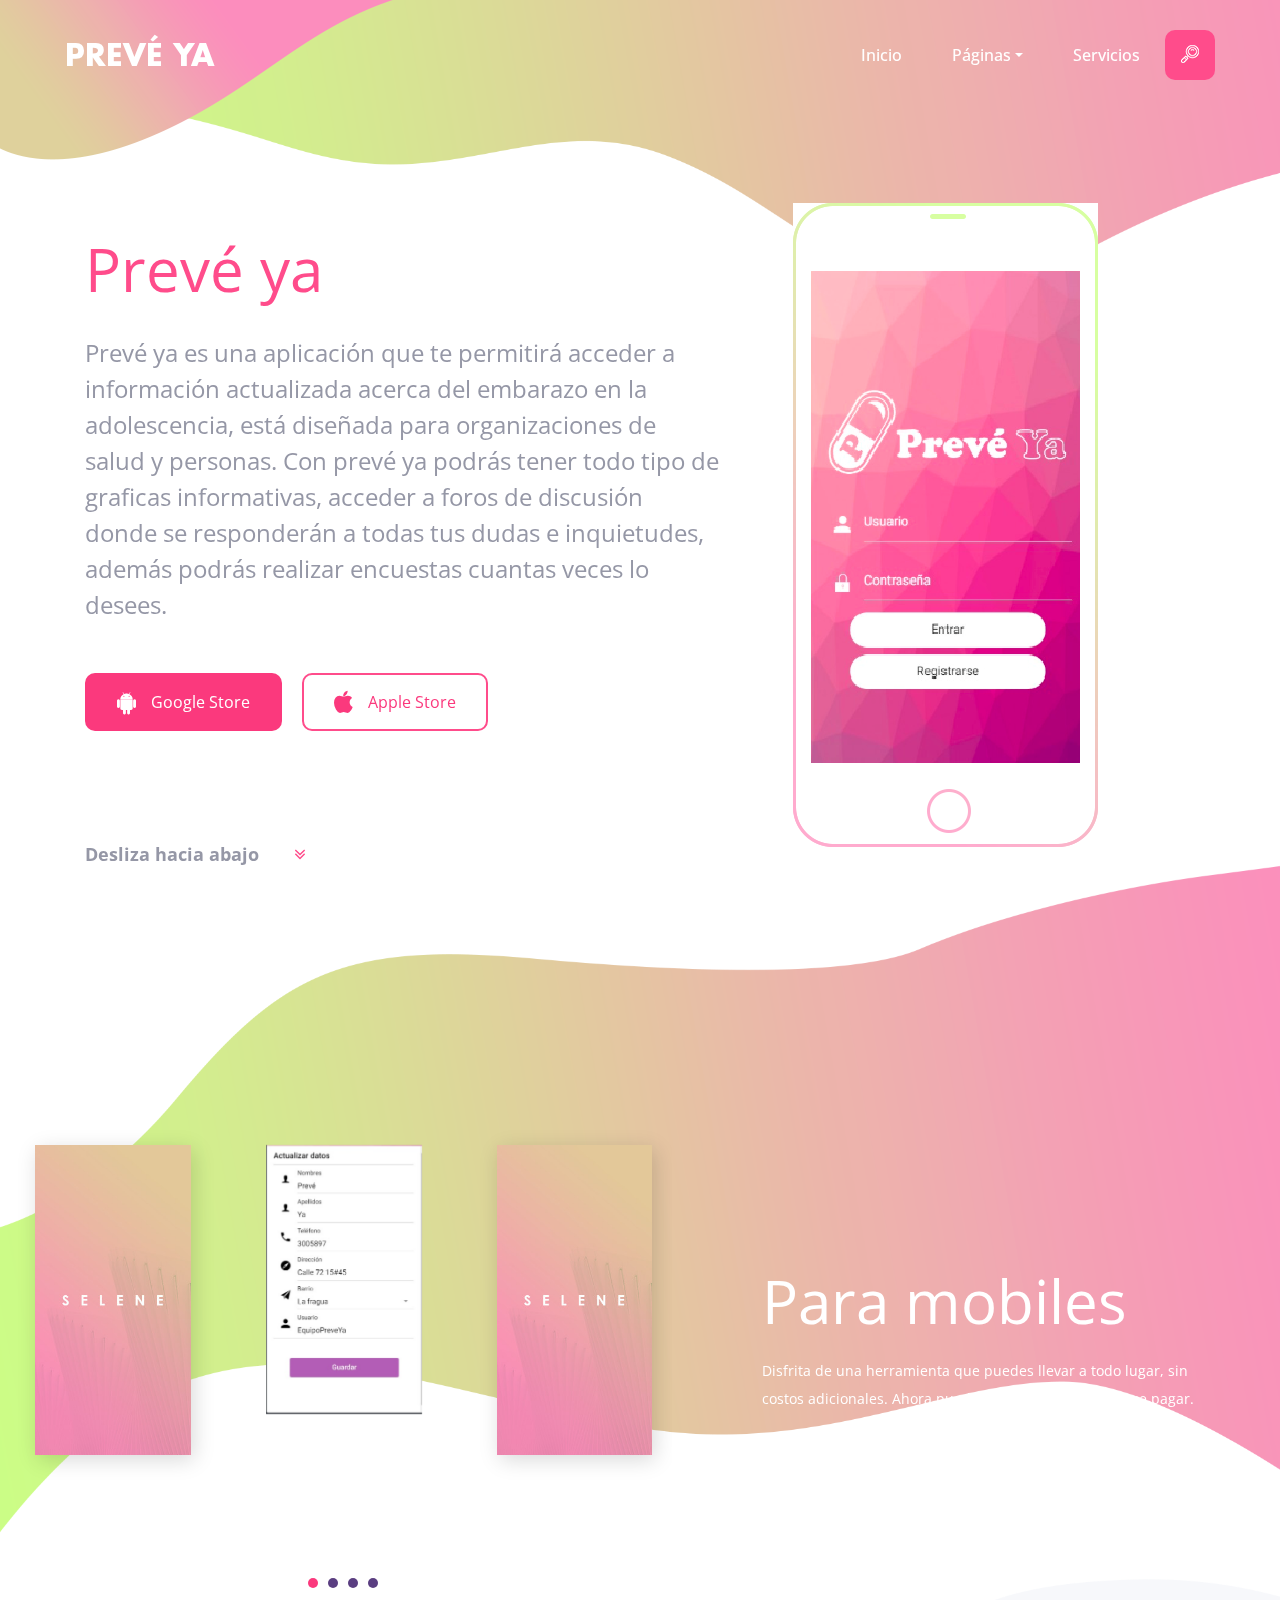
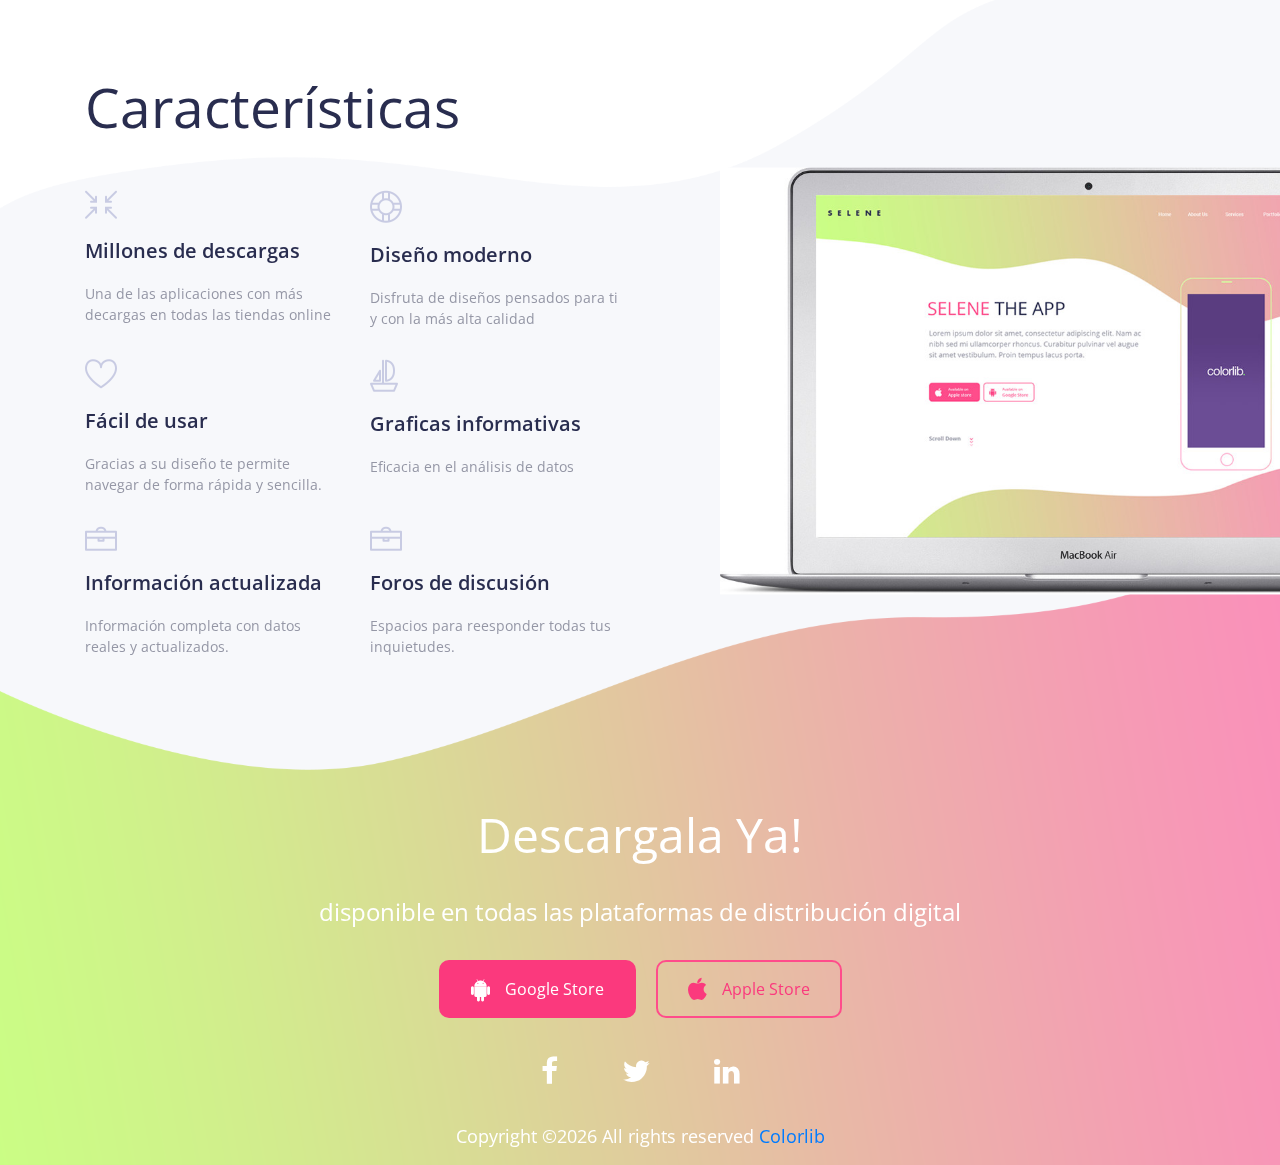
==== public/index.html @ 57da04ee "add rack server" ====
<!DOCTYPE html>
<html lang="en">

<head>
    <meta charset="UTF-8">
    <meta http-equiv="X-UA-Compatible" content="IE=edge">
    <meta name="viewport" content="width=device-width, initial-scale=1, shrink-to-fit=no">
    <!-- The above 4 meta tags *must* come first in the head; any other head content must come *after* these tags -->

    <!-- Title -->
    <title>Prevé ya</title>

    <!-- Favicon -->
    
    <link rel="icon" href="img/core-img/favicon.ico">

    <!-- Core Stylesheet -->
    <link href="css/style.css" rel="stylesheet">

    <!-- Responsive CSS -->
    <link href="css/responsive.css" rel="stylesheet">

</head>

<body>
    <!-- ***** Preloader Start ***** -->
    <div id="preloader">
        <div class="selene-preloader"></div>
    </div>

    <!-- ***** Header Area Start ***** -->
    <header class="header_area animated">
        <div class="container-fluid">
            <div class="row align-items-center">
                <!-- Menu Area Start -->
                <div class="col-12">
                    <div class="menu_area">
                        <nav class="navbar navbar-expand-lg navbar-light">
                            <!-- Logo -->
                            <a class="navbar-brand" href="#">Prevé ya</a>
                            <button class="navbar-toggler" type="button" data-toggle="collapse" data-target="#selene-navbar" aria-controls="selene-navbar" aria-expanded="false" aria-label="Toggle navigation"><span class="navbar-toggler-icon"></span></button>
                            <!-- Menu Area -->
                            <div class="collapse navbar-collapse" id="selene-navbar">
                                <ul class="navbar-nav ml-auto" id="nav">
                                    <li class="nav-item active"><a class="nav-link" href="index.html">Inicio</a></li>
                                    <li class="nav-item dropdown">
                                        <a class="nav-link dropdown-toggle" href="#" id="seleneDropdown" role="button" data-toggle="dropdown" aria-haspopup="true" aria-expanded="false">Páginas</a>
                                        <div class="dropdown-menu" aria-labelledby="seleneDropdown">
                                            <a class="dropdown-item" href="index.html">Inicio</a>
                                            <a class="dropdown-item" href="services.html">Servicios</a>
                                        </div>
                                    </li>
                                    <li class="nav-item"><a class="nav-link" href="services.html">Servicios</a></li>
                                </ul>
                                <!-- Search btn -->
                                <div class="search-button d-lg-none">
                                    <a href="#" class="search-btn"><img src="img/core-img/search-icon.png" alt="Search"></a>
                                </div>
                            </div>
                            <!-- Search btn -->
                            <div class="search-button d-none d-lg-block">
                                <a href="#" class="search-btn"><img src="img/core-img/search-icon.png" alt="Search"></a>
                            </div>
                        </nav>
                    </div>
                </div>
            </div>
        </div>
    </header>
    <!-- ***** Header Area End ***** -->

    <!-- ***** Search Form Area Start ***** -->
    <div class="search-form-area">
        <!-- Remove btn -->
        <div class="remove-btn">
            <i class="fa fa-times"></i>
        </div>
        <!-- Search Form -->
        <form action="#" method="post">
            <input type="search" name="search" id="search" placeholder="Type keywords &amp; hit enter">
            <button type="submit" class="d-none"><img src="img/core-img/search-icon.png" alt="Search"></button>
        </form>
    </div>
    <!-- ***** Search Form Area End ***** -->

    <!-- ***** Wellcome Area Start ***** -->
    <section class="welcome_area clearfix" id="home">

        <!-- Shape -->
        <div class="welcome-bg-shape">
            <img class="welcome-first-shape" src="img/core-img/welcome-bg-1.png" alt="">
            <img class="welcome-second-shape" src="img/core-img/welcome-bg-2.png" alt="">
        </div>

        <div class="container h-100">
            <div class="row h-100 align-items-center">
                <div class="col-12 col-md-7">
                    <div class="welcome-content">
                        <h2><span>Prevé ya</span></h2>
                        <h4>Prevé ya es una aplicación que te permitirá acceder a información actualizada acerca del embarazo en la adolescencia, está diseñada para organizaciones de salud y personas. Con prevé ya podrás tener todo tipo de graficas informativas, acceder a foros de discusión donde se responderán a todas tus dudas e inquietudes, además podrás realizar encuestas cuantas veces lo desees.</h4>
                    </div>
                    <div class="app-download-area">
                        <div class="app-download-btn active">
                            <!-- Google Store Btn -->
                            <a href="#"><i class="fa fa-android"></i><p class="mb-0"> Google Store</p></a>
                        </div>
                        <div class="app-download-btn">
                            <!-- Apple Store Btn -->
                            <a href="#"><i class="fa fa-apple"></i><p class="mb-0"> Apple Store</p></a>
                        </div>
                    </div>
                    <!-- Scroll btn -->
                    <div class="scroll-down-btn">
                        <a href="#about" class="scrollDown">Desliza hacia abajo <i class="fa fa-angle-double-down scroll-down" aria-hidden="true"></i></a>
                    </div>
                </div>
            </div>
        </div>

        <!-- Mobile Device imagen del logo -->
        <div class="welcome-mobile-device ">
            <img src="img/bg-img/login.png" alt="">
        </div>
    </section>
    <!-- ***** Wellcome Area End ***** -->

    <!-- ***** About App Area Start ***** -->
    <div class="about-app-area" id="about">

        <!-- Shape -->
        <div class="about-us-bg-shape">
            <img src="img/core-img/about-bg.png" alt="">
        </div>

        <div class="container-fluid">
            <div class="row align-items-center">
                <!-- About App Slider -->
                <div class="col-12 col-md-7">
                    <div class="about-apps-slider owl-carousel">
                        <!-- Single Slide -->
                        <div class="app-single-slide">
                            <img src="img/bg-img/update.PNG" alt="">
                        </div>
                        <!-- Single Slide -->
                        <div class="app-single-slide">
                            <img src="img/bg-img/slide-2.jpg" alt="">
                        </div>
                        <!-- Single Slide -->
                        <div class="app-single-slide">
                            <img src="img/bg-img/slide-3.jpg" alt="">
                        </div>
                        <!-- Single Slide -->
                        <div class="app-single-slide">
                            <img src="img/bg-img/slide-2.jpg" alt="">
                        </div>
                    </div>
                </div>
                <!-- About App Content -->
                <div class="col-12 col-md-5">
                    <div class="about-app-content">
                        <h2>Para mobiles</h2>
                        <p>Disfrita de una herramienta que puedes llevar a todo lugar, sin costos adicionales. Ahora puedes aprender sin tener que pagar.</p>
                    </div>
                </div>
            </div>
        </div>
    </div>
    <!-- ***** About App Area End ***** -->
    <!-- ***** App Feature Area Start ***** -->
    <section class="app-features-area">
        <div class="container">
            <div class="row">
                <div class="col-12 col-md-6">
                    <div class="app-features-content">
                        <h2>Características</h2>
                        <div class="row">
                            <!-- Single Feature Area -->
                            <div class="col-12 col-sm-6">
                                <div class="single-feature-area">
                                    <img src="img/bg-img/feature-1.png" alt="">
                                    <h5>Millones de descargas</h5>
                                    <p>Una de las aplicaciones con más decargas en todas las tiendas online</p>
                                </div>
                            </div>
                            <!-- Single Feature Area -->
                            <div class="col-12 col-sm-6">
                                <div class="single-feature-area">
                                    <img src="img/bg-img/feature-3.png" alt="">
                                    <h5>Diseño moderno</h5>
                                    <p>Disfruta de diseños pensados para ti y con la más alta calidad</p>
                                </div>
                            </div>
                            <!-- Single Feature Area -->
                            <div class="col-12 col-sm-6">
                                <div class="single-feature-area">
                                    <img src="img/bg-img/feature-2.png" alt="">
                                    <h5>Fácil de usar</h5>
                                    <p>Gracias a su diseño te permite navegar de forma rápida y sencilla.</p>
                                </div>
                            </div>
                            <!-- Single Feature Area -->
                            <div class="col-12 col-sm-6">
                                <div class="single-feature-area">
                                    <img src="img/bg-img/feature-5.png" alt="">
                                    <h5>Graficas informativas</h5>
                                    <p>Eficacia en el análisis de datos</p>
                                </div>
                            </div>
                            <!-- Single Feature Area -->
                            <div class="col-12 col-sm-6">
                                <div class="single-feature-area">
                                    <img src="img/bg-img/feature-4.png" alt="">
                                    <h5>Información actualizada</h5>
                                    <p>Información completa con datos reales y actualizados.</p>
                                </div>
                            </div>
                            <!-- Single Feature Area -->
                            <div class="col-12 col-sm-6">
                                <div class="single-feature-area">
                                    <img src="img/bg-img/feature-4.png" alt="">
                                    <h5>Foros de discusión</h5>
                                    <p>Espacios para reesponder todas tus inquietudes.</p>
                                </div>
                            </div>
                        </div>
                    </div>
                </div>
            </div>
        </div>
        
        <!-- App Feature Thumb imagen login de app -->
        <div class="app-feature-side-thumb">
            <img src="img/bg-img/feature-side.jpg" alt="">
        </div>
    </section>
    <!-- ***** App Feature Area End ***** -->
    <br>
    <!-- ***** Footer Area Start ***** -->
    <footer class="footer-area text-center clearfix">
        <!-- Shape 1 -->
        <div class="footer-bg-shape">
            <img src="img/core-img/footer-bg.png" alt="Footer Shape">
        </div>
        <!-- Shape 2 -->
        <div class="footer-bg-shape-2">
            <img src="img/core-img/price-table.png" alt="">
        </div>

        <div class="container h-100">
            <div class="row h-100 justify-content-center">
                <div class="col-12 col-md-8">
                    <div class="footer-content">
                        <h2>Descargala Ya!</h2>
                        <h4>disponible en todas las plataformas de distribución digital</h4>
                    </div>
                    <div class="app-download-area">
                        <div class="app-download-btn active">
                            <!-- Google Store Btn -->
                            <a href="#"><i class="fa fa-android"></i><p class="mb-0"> Google Store</p></a>
                        </div>
                        <div class="app-download-btn">
                            <!-- Apple Store Btn -->
                            <a href="#"><i class="fa fa-apple"></i><p class="mb-0"> Apple Store</p></a>
                        </div>
                    </div>
                    <div class="footer-social-info">
                        <a href="#"><i class="fa fa-facebook" aria-hidden="true"></i></a>
                        <a href="#"><i class="fa fa-twitter" aria-hidden="true"></i></a>
                        <a href="#"><i class="fa fa-linkedin" aria-hidden="true"></i></a>
                    </div>
                    <!-- Foooter Text-->
                    <div class="copyright-text">
                        <p><!-- Link back to Colorlib can't be removed. Template is licensed under CC BY 3.0. -->
Copyright &copy;<script>document.write(new Date().getFullYear());</script> All rights reserved <a href="https://colorlib.com" target="_blank">Colorlib</a>
<!-- Link back to Colorlib can't be removed. Template is licensed under CC BY 3.0. --></p>
                    </div>
                </div>
            </div>
        </div>
    </footer>
    <!-- ***** Footer Area End ***** -->

    <!-- jQuery-2.2.4 js -->
    <script src="js/jquery-2.2.4.min.js"></script>
    <!-- Popper js -->
    <script src="js/popper.min.js"></script>
    <!-- Bootstrap js -->
    <script src="js/bootstrap.min.js"></script>
    <!-- All Plugins js -->
    <script src="js/plugins.js"></script>
    <!-- Active js -->
    <script src="js/active.js"></script>
</body>

</html>
---- public/css/style.css ----
/* --------------------------
[Master Stylesheet]
-------------------------- */

/* --------------------------
:: Template Name: Selene - App Landing Page 
:: Template Author: Colorlib
:: Template Author URI: https://colorlib.com/
:: Description: Selene is a One Page based App Landing Template. It's very clean, creative & beautiful. It's super responsive & ultra light.
:: Tags: Colorlib, App Landing, Apps, Responsive App Landing, Bootstrap 4, Free Theme, Free HTML Template, HTML5 Template etc.
:: Version: v1.0
:: Created: 12/01/2017
-------------------------- */

@import url('https://fonts.googleapis.com/css?family=Caudex:400,400i,700,700i|Open+Sans:300,300i,400,400i,600,600i,700,700i');
@import 'bootstrap.min.css';
@import 'animate.css';
@import 'magnific-popup.css';
@import 'owl.carousel.min.css';
@import 'font-awesome.min.css';

/* This stylesheet generated by Transfonter (https://transfonter.org) on November 20, 2017 12:47 PM */

@font-face {
    font-family: 'Century Gothic';
    src: url('../fonts/CenturyGothic-Bold.eot');
    src: url('../fonts/CenturyGothic-Bold.eot?#iefix') format('embedded-opentype'),
    url('../fonts/CenturyGothic-Bold.woff') format('woff'),
    url('../fonts/CenturyGothic-Bold.ttf') format('truetype');
    font-weight: bold;
    font-style: normal;
}

@font-face {
    font-family: 'Futura LT';
    src: url('../fonts/FuturaLT-Bold.eot');
    src: url('../fonts/FuturaLT-Bold.eot?#iefix') format('embedded-opentype'),
    url('../fonts/FuturaLT-Bold.woff') format('woff'),
    url('../fonts/FuturaLT-Bold.ttf') format('truetype');
    font-weight: bold;
    font-style: normal;
}

/* --------------------------
:: 1.0 Base CSS Start
-------------------------- */

* {
    margin: 0;
    padding: 0;
}

body {
    font-family: 'Open Sans', sans-serif;
    background-color: #fff;
}

h1,
h2,
h3,
h4,
h5,
h6 {
    font-family: 'Open Sans', sans-serif;
    font-weight: 400;
    color: #292d4f;
    line-height: 1.2;
}

.section_padding_100 {
    padding-top: 100px;
    padding-bottom: 100px;
}

.section_padding_100_50 {
    padding-top: 100px;
    padding-bottom: 50px;
}

.section_padding_100_70 {
    padding-top: 100px;
    padding-bottom: 70px;
}

.section_padding_50 {
    padding-top: 50px;
    padding-bottom: 50px;
}

.section_padding_50_20 {
    padding-top: 50px;
    padding-bottom: 20px;
}

.section_padding_150 {
    padding-top: 150px;
    padding-bottom: 150px;
}

.section_padding_200 {
    padding-top: 200px;
    padding-bottom: 200px;
}

.section_padding_0_100 {
    padding-top: 0;
    padding-bottom: 100px;
}

.section_padding_70 {
    padding-top: 70px;
    padding-bottom: 70px;
}

.section_padding_0_50 {
    padding-top: 0;
    padding-bottom: 50px;
}

img {
    max-width: 100%;
    max-height: 100%;
}

.mt-15 {
    margin-top: 15px;
}

.mt-30 {
    margin-top: 30px;
}

.mt-40 {
    margin-top: 40px;
}

.mt-50 {
    margin-top: 50px;
}

.mt-100 {
    margin-top: 100px;
}

.mt-150 {
    margin-top: 150px;
}

.mr-15 {
    margin-right: 15px;
}

.mr-30 {
    margin-right: 30px;
}

.mr-50 {
    margin-right: 50px;
}

.mr-100 {
    margin-right: 100px;
}

.mb-15 {
    margin-bottom: 15px;
}

.mb-30 {
    margin-bottom: 30px;
}

.mb-50 {
    margin-bottom: 50px;
}

.mb-100 {
    margin-bottom: 100px;
}

.ml-15 {
    margin-left: 15px;
}

.ml-30 {
    margin-left: 30px;
}

.ml-50 {
    margin-left: 50px;
}

.ml-100 {
    margin-left: 100px;
}

ul,
ol {
    margin: 0;
    padding: 0;
}

#scrollUp {
    bottom: 30px;
    font-size: 24px;
    right: 30px;
    width: 40px;
    background: #fb397d;
    background: -webkit-linear-gradient(to right, #ccfa87, #fb397d);
    background: -webkit-linear-gradient(left, #ccfa87, #fb397d);
    background: linear-gradient(to right, #ccfa87, #fb397d);
    color: #fff;
    text-align: center;
    height: 40px;
    line-height: 38px;
    border-radius: 10px;
    box-shadow: 2px 5px 5px rgba(0, 0, 0, 0.15);
}

a,
a:hover,
a:focus,
a:active {
    text-decoration: none;
    -webkit-transition-duration: 500ms;
    transition-duration: 500ms;
}

li {
    list-style: none;
}

p {
    font-family: 'Open Sans', sans-serif;
    color: #9597a6;
    font-size: 14px;
    font-weight: 400;
    margin-top: 0;
}

.heading-text > p {
    font-size: 16px;
}

.section-heading > h2 {
    font-weight: 300;
    color: #5b32b4;
    font-size: 48px;
    margin: 0;
}

.section-heading {
    margin-bottom: 60px;
}

.line-shape-white,
.line-shape {
    width: 80px;
    height: 2px;
    background-color: #fb397d;
    margin-top: 15px;
}

.line-shape {
    margin-left: calc(50% - 40px);
}

.selene-table {
    display: table;
    height: 100%;
    left: 0;
    position: relative;
    top: 0;
    width: 100%;
    z-index: 2;
}

.selene-table-cell {
    display: table-cell;
    vertical-align: middle;
}

#preloader {
    overflow: hidden;
    background: #fb397d;
    background: -webkit-linear-gradient(to right, #ccfa87, #fb397d);
    background: -webkit-linear-gradient(left, #ccfa87, #fb397d);
    background: linear-gradient(to right, #ccfa87, #fb397d);
    height: 100%;
    left: 0;
    position: fixed;
    top: 0;
    width: 100%;
    z-index: 999999;
}

.selene-preloader {
    -webkit-animation: 1500ms linear 0s normal none infinite running selene-preloader;
    animation: 1500ms linear 0s normal none infinite running selene-preloader;
    background: transparent none repeat scroll 0 0;
    border-color: #dddddd #dddddd #fb397d;
    border-radius: 50%;
    border-style: solid;
    border-width: 5px;
    height: 60px;
    left: calc(50% - 30px);
    position: relative;
    top: calc(50% - 30px);
    width: 60px;
    z-index: 9;
}

@-webkit-keyframes selene-preloader {
    0% {
        -webkit-transform: rotate(0deg);
        transform: rotate(0deg);
    }
    100% {
        -webkit-transform: rotate(360deg);
        transform: rotate(360deg);
    }
}

@keyframes selene-preloader {
    0% {
        -webkit-transform: rotate(0deg);
        transform: rotate(0deg);
    }
    100% {
        -webkit-transform: rotate(360deg);
        transform: rotate(360deg);
    }
}

/* --------------------------
:: 2.0 Header Area CSS
-------------------------- */

.header_area {
    left: 0;
    position: absolute;
    width: 100%;
    z-index: 999;
    top: 0;
    padding: 0 50px;
    height: 110px;
}

.menu_area .navbar-brand {
    font-size: 30px;
    color: #fff;
    margin: 0;
    line-height: 1;
    padding: 0;
    text-transform: uppercase;
    font-family: 'Futura LT';
}

.menu_area .navbar-brand:hover,
.menu_area .navbar-brand:focus {
    color: #fff;
}

.menu_area {
    position: relative;
    z-index: 2;
}

.header_area .navbar {
    padding: 0;
    height: 110px;
}

.menu_area #nav .nav-link {
    color: #fff;
    display: block;
    font-size: 16px;
    font-weight: 500;
    border-radius: 30px;
    -webkit-transition-duration: 500ms;
    transition-duration: 500ms;
    padding: 35px 25px;
}

.menu_area #nav .nav-link:hover {
    color: #5a3e81;
}

.menu_area .dropdown-item {
    font-size: 14px;
}

/* Search Form CSS */

.search-button a {
    text-align: center;
    width: 50px;
    height: 50px;
    background-color: #ff4c8b;
    border-radius: 10px;
    display: block;
    margin-left: auto;
    line-height: 45px;
}

.search-button a:hover {
    background-color: #5a3e81;
}


.search-form-area {
    width: 100%;
    height: 100%;
    position: fixed;
    z-index: -1;
    background-color: rgba(90, 62, 129, 0.95);
    display: -webkit-box;
    display: -ms-flexbox;
    display: flex;
    -webkit-box-align: center;
    -ms-flex-align: center;
    align-items: center;
    -webkit-box-pack: center;
    -ms-flex-pack: center;
    justify-content: center;
    -webkit-box-orient: vertical;
    -webkit-box-direction: normal;
    -ms-flex-direction: column;
    flex-direction: column;
    opacity: 0;
    -ms-filter: "progid:DXImageTransform.Microsoft.Alpha(Opacity=0)";
}

.search-form-area.search-form-open {
    opacity: 0.95;
    -ms-filter: "progid:DXImageTransform.Microsoft.Alpha(Opacity=95)";
    z-index: 99999999;
}

.search-form-area #search {
    width: 600px;
    height: 55px;
    margin-top: 50px;
    border-radius: 10px;
    border: none;
    padding: 0 30px;
    color: #555;
    font-size: 14px;
}

.search-form-area .remove-btn > i {
    width: 50px;
    height: 50px;
    border: 2px solid rgba(255, 255, 255, 0.5);
    text-align: center;
    line-height: 46px;
    color: rgba(255, 255, 255, 0.5);
    border-radius: 50%;
    font-size: 20px;
    cursor: pointer;
    -webkit-transition-duration: 500ms;
    transition-duration: 500ms;
}

.search-form-area .remove-btn > i:hover {
    border: 2px solid #fff;
    color: #fff;
}

/* stcicky css */

.header_area.sticky {
    background-color: #ff4c8b;
    box-shadow: 0 6px 20px rgba(0, 0, 0, 0.15);
    height: 70px;
    position: fixed;
    top: 0;
    z-index: 999;
}

.header_area.sticky .menu_area .navbar-brand {
    font-size: 30px;
}

.header_area.sticky .menu_area #nav .nav-link {
    padding: 23px 25px;
}

.header_area.sticky .navbar {
    padding: 0;
    height: 70px;
}

.header_area.sticky .search-button a {
    background-color: #5a3e81;
}

/* --------------------------
:: 3.0 Welcome Area CSS
-------------------------- */

.welcome_area {
    position: relative;
    z-index: 2;
    height: 1100px;
}

.welcome-bg-shape .welcome-first-shape {
    left: 0;
    top: 0;
    width: 100%;
    position: absolute;
    z-index: -2;
}

.welcome-bg-shape .welcome-second-shape {
    left: 0;
    top: 0;
    position: absolute;
    z-index: -1;
}

.welcome-content h2 {
    font-size: 60px;
    margin-bottom: 30px;
}

.welcome-content h2 span {
    color: #ff4c8b;
}

.welcome-content h4 {
    color: #9597a6;
    line-height: 1.5;
    margin-bottom: 30px;
}

.welcome-mobile-device {
    position: absolute;
    bottom: 23%;
    right: 1px;
    z-index: 9;
    width: 38%;
    display: -webkit-box;
    display: -ms-flexbox;
    display: flex;
}

.welcome-mobile-device img:first-child {
    margin-right: 30px;
}

.scroll-down-btn a {
    margin-top: 110px;
    display: block;
    color: #9597a6;
    font-size: 18px;
    font-weight: 700;
}

.scroll-down-btn a:hover {
    color: #5a3e81;
}

.scroll-down-btn a i {
    margin-left: 30px;
    color: #ff4c8b;
}

.app-download-area {
    display: -moz-flex;
    display: -ms-flex;
    display: -o-flex;
    display: -webkit-box;
    display: -ms-flexbox;
    display: flex;
    -ms-flex-preferred-size: 1;
    flex-basis: 1;
    margin-top: 50px;
}

.app-download-btn a {
    border: 2px solid #ff4c8b;
    display: -webkit-box;
    display: -ms-flexbox;
    display: flex;
    -webkit-box-align: center;
    -ms-flex-align: center;
    align-items: center;
    padding: 15px 30px;
    border-radius: 10px;
    -webkit-box-pack: center;
    -ms-flex-pack: center;
    justify-content: center;
}

.app-download-btn a:focus,
.app-download-btn.active a,
.app-download-btn a:hover {
    border-color: transparent;
    background-color: #fb397d;
}

.app-download-btn a i {
    color: #fb397d;
    font-size: 24px;
    margin-right: 15px;
    -webkit-transition-duration: 500ms;
    transition-duration: 500ms;
}

.app-download-btn a p {
    font-size: 16px;
    line-height: 1;
    -webkit-transition-duration: 500ms;
    transition-duration: 500ms;
    color: #fb397d;
}

.app-download-btn a p span {
    font-size: 12px;
    display: block;
}

.app-download-btn:first-child {
    margin-right: 20px;
}

.app-download-btn a:focus i,
.app-download-btn a:hover i,
.app-download-btn.active a i,
.app-download-btn.active a p,
.app-download-btn a:focus p,
.app-download-btn a:hover p {
    color: #fff;
}

/* --------------------
:: 4.0 About App Area
-------------------- */

.about-app-area {
    position: relative;
    z-index: 1;
}

.about-us-bg-shape {
    position: absolute;
    width: 100%;
    top: -50%;
    left: 0;
}

.about-app-content h2 {
    font-size: 60px;
    color: #fff;
    margin-bottom: 20px;
}

.about-app-content p {
    color: #fff;
    line-height: 2
}

.app-feature-icon {
    margin-top: 80px;
}

.single-app-feature-icon {
    width: 100px;
    height: 100px;
    background-color: #fff;
    border-radius: 10px;
    margin-right: 20px;
    box-shadow: 5px 30px 50px rgba(0, 0, 0, 0.2);
}

.about-apps-slider {
    padding-right: 60px;
}

.app-single-slide {
    box-shadow: 3px 5px 20px rgba(0, 0, 0, 0.15);
    margin: 45px 20px 65px;
}

.center .app-single-slide {
    box-shadow: none;
}

.about-apps-slider .center .app-single-slide {
    position: relative;
    z-index: 1;
}

.about-app-content {
    padding-right: 12%;
}

.about-apps-slider .center .app-single-slide:after {
    background-image: url(img/core-img/slide-device.png);
    content: '';
    top: -45px;
    left: -50px;
    z-index: 9;
    position: absolute;
    width: calc(100% + 100px);
    height: calc(100% + 110px);
    background-repeat: no-repeat;
    background-position: center center;
    background-size: contain;
}

.about-apps-slider .owl-dots {
    margin-top: 50px;
    text-align: center;
}

.about-apps-slider .owl-dot {
    width: 10px;
    height: 10px;
    background-color: #5a3e81;
    display: inline-block;
    margin: 0 5px;
    border-radius: 50%;
}

.about-apps-slider .owl-dot.active {
    background-color: #fb397d;
}


/* --------------------
:: 5.0 App FAQ Area
-------------------- */

.app-faq-area {
    padding-top: 80px;
}

.panel {
    background-color: #fff;
    border: 0 solid transparent;
    border-radius: 4px;
    box-shadow: 0 0 0 transparent;
    margin-bottom: 15px;
}

.single-accordion:last-of-type {
    margin-bottom: 0px;
}

.single-accordion h6 a {
    background-color: #ff4c8b;
    border-radius: 0;
    color: #fff;
    display: block;
    margin: 0;
    padding: 15px 15px 15px 60px;
    position: relative;
    font-size: 14px;
    text-transform: capitalize;
}

.single-accordion h6 a.collapsed {
    background-color: #f7f8fb;
    color: #292d4f;
}

.single-accordion h6 a span {
    font-size: 10px;
    position: absolute;
    left: 20px;
    text-align: center;
    top: 17px;
}

.single-accordion h6 a.collapsed span.accor-close {
    opacity: 0;
    -ms-filter: "progid:DXImageTransform.Microsoft.Alpha(Opacity=0)";
    filter: alpha(opacity=0);
}

span.accor-open {
    opacity: 0;
    -ms-filter: "progid:DXImageTransform.Microsoft.Alpha(Opacity=0)";
    filter: alpha(opacity=0);
}

.single-accordion h6 a.collapsed span.accor-open {
    opacity: 1;
    -ms-filter: "progid:DXImageTransform.Microsoft.Alpha(Opacity=100)";
    filter: alpha(opacity=100);
}

.single-accordion h6 {
    margin-bottom: 0;
    text-transform: uppercase;
}

.single-accordion .accordion-content {
    border-top: 0 solid transparent;
    box-shadow: none;
}

.single-accordion .accordion-content p {
    padding: 10px 15px 0;
    margin-bottom: 10px;
}

.app-faq-content h2 {
    font-size: 60px;
    margin-bottom: 40px;
}

.app-faq-content p {
    font-size: 14px;
    margin-bottom: 80px;
    line-height: 2
}

.app-faq-area {
    position: relative;
    z-index: 1;
}

.app-users-map-area {
    width: calc(50% - 30px);
    position: absolute;
    top: 100px;
    right: 0;
    z-index: 2;
}

.single-map-pin {
    width: 30px;
    height: 30px;
    background-color: #ff4c8b;
    border-radius: 50%;
    position: absolute;
    z-index: 5;
    outline: none;
}

.single-map-pin:before {
    content: '';
    position: absolute;
    width: 100%;
    height: 100%;
    border-radius: 50%;
    top: 0;
    left: 0;
}

.single-map-pin:before {
    -webkit-animation: map-sonar-effect 1s ease-in-out 0s infinite;
    animation: map-sonar-effect 1s ease-in-out 0s infinite;
}

.scroll-down {
    position: relative;
    display: inline-block;
    -webkit-animation: fade-down 2s infinite;
    animation: fade-down 2s infinite;
}

@-webkit-keyframes map-sonar-effect {
    0% {
        opacity: 0.3;
        -ms-filter: "progid:DXImageTransform.Microsoft.Alpha(Opacity=30)";
        box-shadow: 0 0 0 5px #ff4c8b, 0 0 10px 10px #ff4c8b, 0 0 0 10px #ff4c8b;
    }
    40% {
        opacity: 0.5;
        -ms-filter: "progid:DXImageTransform.Microsoft.Alpha(Opacity=50)";
        box-shadow: 0 0 0 5px #ff4c8b, 0 0 10px 10px #ff4c8b, 0 0 0 10px #ff4c8b;
    }
    100% {
        box-shadow: 0 0 0 5px #ff4c8b, 0 0 10px 10px #ff4c8b, 0 0 0 10px #ff4c8b;
        -webkit-transform: scale(1.2);
        transform: scale(1.2);
        opacity: 0;
        -ms-filter: "progid:DXImageTransform.Microsoft.Alpha(Opacity=0)";
    }
}

@keyframes map-sonar-effect {
    0% {
        opacity: 0.3;
        -ms-filter: "progid:DXImageTransform.Microsoft.Alpha(Opacity=30)";
        box-shadow: 0 0 0 5px #ff4c8b, 0 0 10px 10px #ff4c8b, 0 0 0 10px #ff4c8b;
    }
    40% {
        opacity: 0.5;
        -ms-filter: "progid:DXImageTransform.Microsoft.Alpha(Opacity=50)";
        box-shadow: 0 0 0 5px #ff4c8b, 0 0 10px 10px #ff4c8b, 0 0 0 10px #ff4c8b;
    }
    100% {
        box-shadow: 0 0 0 5px #ff4c8b, 0 0 10px 10px #ff4c8b, 0 0 0 10px #ff4c8b;
        -webkit-transform: scale(1.2);
        transform: scale(1.2);
        opacity: 0;
        -ms-filter: "progid:DXImageTransform.Microsoft.Alpha(Opacity=0)";
    }
}

@-webkit-keyframes fade-down {
    0% {
        opacity: 1;
        -ms-filter: "progid:DXImageTransform.Microsoft.Alpha(Opacity=100)";
        -webkit-transform: translateY(-20px);
        transform: translateY(-20px);
    }
    50% {
        opacity: 0.8;
        -ms-filter: "progid:DXImageTransform.Microsoft.Alpha(Opacity=80)";
        -webkit-transform: translateY(15px);
        transform: translateY(15px);
    }
    100% {
        opacity: 0;
        -ms-filter: "progid:DXImageTransform.Microsoft.Alpha(Opacity=0)";
        -webkit-transform: translateY(20px);
        transform: translateY(20px);
    }
}

@keyframes fade-down {
    0% {
        opacity: 1;
        -ms-filter: "progid:DXImageTransform.Microsoft.Alpha(Opacity=100)";
        -webkit-transform: translateY(-20px);
        transform: translateY(-20px);
    }
    50% {
        opacity: 0.8;
        -ms-filter: "progid:DXImageTransform.Microsoft.Alpha(Opacity=80)";
        -webkit-transform: translateY(15px);
        transform: translateY(15px);
    }
    100% {
        opacity: 0;
        -ms-filter: "progid:DXImageTransform.Microsoft.Alpha(Opacity=0)";
        -webkit-transform: translateY(20px);
        transform: translateY(20px);
    }
}

.single-map-pin:first-child {
    top: 48%;
    left: 15%;
}

.single-map-pin:nth-child(2) {
    top: 48%;
    left: 50%;
}

.single-map-pin:nth-child(3) {
    top: 25%;
    left: 70%;
}

.single-map-pin:last-child {
    top: 80%;
    left: 80%;
}

/* --------------------------
:: 6.0 Cool Facts Area CSS
-------------------------- */

.cool_facts_area {
    position: relative;
    z-index: 1;
}

.cool-facts-bg-shape {
    position: relative;
    z-index: 2;
}

.coolfacts-content {
    position: absolute;
    z-index: 9;
    width: 100%;
    top: 50%;
    -webkit-transform: translateY(-50%);
    transform: translateY(-50%);
}

.counter-area > h3 {
    color: #ffffff;
    font-size: 60px;
    margin-bottom: 0;
    line-height: 1;
    font-weight: 600;
}

.cool-facts-content > p {
    font-size: 18px;
    color: #ffffff;
    margin-bottom: 0;
    font-weight: 600;
}

/* --------------------------
:: 7.0 App Feature Area CSS
-------------------------- */

.app-features-area {
    padding: 80px 0;
    position: relative;
    z-index: 12;
    overflow-x: hidden;
}

.app-features-content h2 {
    font-size: 55px;
    margin-bottom: 50px;
}

.single-feature-area {
    margin-bottom: 30px;
}

.single-feature-area h5 {
    margin: 20px 0;
    font-weight: 600;
    -webkit-transition-duration: 500ms;
    transition-duration: 500ms;
}

.single-feature-area:hover h5 {
    color: #ff4c8b;
}

.single-feature-area p {
    margin-bottom: 0;
}

.app-feature-side-thumb {
    width: calc(50% - 30px);
    position: absolute;
    top: 50%;
    right: -50px;
    z-index: 2;
    -webkit-transform: translateY(-50%);
    transform: translateY(-50%);
}


/* --------------------------
:: 8.0 Pricing Plan Area CSS
-------------------------- */

.pricing-plan-area {
    position: relative;
    z-index: 9;
    padding: 150px 0;
    overflow-x: hidden;
}

.single-price-plan {
    background: #ffffff;
    border-top: 5px solid #ff4c8b;
    margin-bottom: 30px;
    padding: 50px 0 70px;
    box-shadow: 10px 30px 50px rgba(0, 0, 0, 0.15);
}

.single-price-plan .package-head {
    margin-bottom: 75px;
}

.single-price-plan .package-head .sub-title {
    color: #ff4c8b;
    font-weight: 600;
    text-transform: uppercase;
    margin-bottom: 25px;
}

.single-price-plan .package-head h4 {
    color: #292d4f;
    font-size: 48px;
    font-weight: 600;
    margin-bottom: 25px;
}

.single-price-plan .package-head .plan-period {
    font-weight: 600;
    color: #9597a6;
    font-style: italic;
}

.single-price-plan .package-description > p {
    margin-bottom: 0;
    line-height: 1;
    padding: 15px 0;
    font-weight: 600;
    color: #9597a6;
}

.single-price-plan .package-info > a {
    width: 25px;
    height: 25px;
    background-color: #ffc016;
    color: #fff;
    font-size: 14px;
    line-height: 25px;
    margin-top: 25px;
    margin-bottom: 40px;
    border-radius: 50%;
    display: inline-block;
}

.single-price-plan .plan-button > a,
.aboutUs-btn > a {
    background-color: #ff4c8b;
    color: #ffffff;
    font-size: 13px;
    font-weight: 700;
    display: inline-block;
    -webkit-transition-duration: 500ms;
    transition-duration: 500ms;
    width: 140px;
    height: 55px;
    border-radius: 10px;
    line-height: 55px;
    text-transform: uppercase;
}

.single-price-plan.active .plan-button > a {
    background-color: #fff;
    color: #ff4c8b;
}

.single-price-plan .plan-button > a:hover,
.aboutUs-btn > a:hover,
.single-price-plan .plan-button > a:focus,
.aboutUs-btn > a:focus {
    background-color: #292d4f;
    color: #ffffff;
}

.single-price-plan.active {
    -webkit-transform: scale(1.1);
    transform: scale(1.1);
    z-index: 99;
    border-top: none;
    background: #fa91b9;
    background: -webkit-linear-gradient(to top, #ccfa87, #fa91b9);
    background: -webkit-linear-gradient(bottom, #ccfa87, #fa91b9);
    background: linear-gradient(to top, #ccfa87, #fa91b9);
}

.single-price-plan.active .package-head .sub-title,
.single-price-plan.active .package-head h4,
.single-price-plan.active .package-head span,
.single-price-plan.active .package-head .plan-period,
.single-price-plan.active .package-description > p {
    color: #fff;
}

/* --------------------------
:: 9.0 Footer Area CSS
-------------------------- */

.footer-area {
    position: relative;
    z-index: 7;
    padding: 15px 0;
}

.footer-bg-shape {
    position: absolute;
    z-index: -1;
    bottom: 0;
    left: 0;
    width: 100%;
}

.footer-bg-shape-2 {
    position: absolute;
    z-index: -10;
    width: 100%;
    bottom: 45%;
}

.footer-social-info {
    margin: 30px 0;
}

.footer-social-info a {
    color: #fff;
    font-size: 30px;
    margin: 0 30px;
    display: inline-block;
}

.footer-social-info a:hover {
    color: #2c3e50;
}

.footer-content h2 {
    color: #fff;
    font-size: 60px;
    margin-bottom: 0;
}

.footer-content h4 {
    color: #fff;
    margin: 30px 0;
    line-height: 1.5;
}

.footer-area .app-download-area {
    -webkit-box-pack: center;
    -ms-flex-pack: center;
    justify-content: center;
    margin-top: 0;
}

.copyright-text > p {
    margin-bottom: 0;
    color: #fff;
    font-size: 18px;
}

/* --------------------
:: 10.0 Breadcumb CSS
-------------------- */

.selene-breadcumb-area {
    height: 400px;
    width: 100%;
    position: relative;
    z-index: 1;
}

.bradcumbContent h2 {
    color: #fff;
    font-size: 48px;
}

.bradcumbContent .breadcrumb {
    padding: 0;
    background-color: transparent;
    border-radius: 0;
    -webkit-box-pack: end;
    -ms-flex-pack: end;
    justify-content: flex-end;
    margin-top: 10px;
}

.bradcumbContent .breadcrumb-item a,
.bradcumbContent .breadcrumb-item {
    color: #fff;
    font-size: 12px;
}

/* -----------------------
:: 11.0 About Us CSS
----------------------- */

.aboutUs-area {
    position: relative;
    z-index: 97;
}

.aboutUs-headline h2 {
    font-size: 60px;
    margin-bottom: 50px;
}

.aboutUs-area p,
.whyChoose-area p {
    line-height: 2;
}

.our-skills-area {
    margin: 60px 0 80px;
}

.single-pie-bar h6 {
    font-size: 18px;
    font-weight: 600;
    color: #292d4f;
    margin-top: 30px;
    margin-bottom: 0;
}

.whyChoose-area {
    padding-top: 100px;
    overflow-x: hidden;
    position: relative;
    z-index: 99;
    padding-bottom: 100px;
}

.team--member-area {
    margin-left: -15px;
    margin-right: -15px;
}

.single-team-member {
    background-color: #ff4c8b;
    -webkit-transition-duration: 500ms;
    transition-duration: 500ms;
}

.single-team-content {
    padding: 50px 30px 70px;
    text-align: center;
}

.single-team-content h4 {
    margin-bottom: 0;
}

.single-team-content h4,
.single-team-content span {
    font-weight: 600;
    color: #fff;
    -webkit-transition-duration: 500ms;
    transition-duration: 500ms;
}

.single-team-content span {
    font-size: 13px;
}

.single-team-content p {
    color: #fff;
    line-height: 2;
    margin-top: 40px;
    margin-bottom: 0;
    -webkit-transition-duration: 500ms;
    transition-duration: 500ms;
}

.team-member-thumb {
    position: relative;
    z-index: 1;
}

.team-member-overlay,
.post-overlay {
    position: absolute;
    width: 100%;
    height: 100%;
    background: #fa91b9;
    background: -webkit-linear-gradient(to right, #ccfa87, #fa91b9);
    background: -webkit-linear-gradient(left, #ccfa87, #fa91b9);
    background: linear-gradient(to right, #ccfa87, #fa91b9);
    opacity: 0;
    -ms-filter: "progid:DXImageTransform.Microsoft.Alpha(Opacity=0)";
    top: 0;
    display: -webkit-box;
    display: -ms-flexbox;
    display: flex;
    -webkit-box-align: center;
    -ms-flex-align: center;
    align-items: center;
    -webkit-box-pack: center;
    -ms-flex-pack: center;
    justify-content: center;
    left: 0;
    -webkit-transition-duration: 500ms;
    transition-duration: 500ms;
}

.single-team-member:hover {
    box-shadow: 5px 30px 60px rgba(0, 0, 0, 0.2);
    background-color: #fff;
}

.single-team-member:hover .team-member-overlay {
    opacity: 0.86;
    -ms-filter: "progid:DXImageTransform.Microsoft.Alpha(Opacity=86)";
}

.single-team-member:hover .single-team-content h4 {
    color: #292d4f;
}

.single-team-member:hover .single-team-content span {
    color: #ff4c8b;
}

.single-team-member:hover .single-team-content p {
    color: #838383;
}

.team-member-overlay > a {
    font-size: 36px;
    color: #fff;
}

.team--member-area .col-12:first-child .single-team-member {
    margin-top: 180px;
}

.team--member-area .col-12:nth-child(2) .single-team-member {
    margin-top: 90px;
}

.team--member-area .col-12:nth-child(3) .single-team-member {
    margin-top: 150px;
}

.team--member-area .col-12:nth-child(4) .single-team-member {
    margin-top: -35px;
}

.team--member-area .col-12:last-child .single-team-member {
    margin-top: 50px;
}

/* -------------------------
:: 12.0 Services Area CSS
------------------------- */

.services-content-area {
    position: relative;
    z-index: 98;
    padding: 100px 0 200px 0;
}

.services-text h2 {
    font-size: 55px;
    margin-bottom: 50px;
}

.services-text p {
    line-height: 2;
    margin-bottom: 50px;
}

.barfiller {
    background: #ebebeb;
    border: none;
    border-radius: 0;
    box-shadow: none;
    height: 5px;
    margin-bottom: 5px;
    position: relative;
    width: 100%;
}

.barfiller .fill {
    display: block;
    position: relative;
    width: 0px;
    height: 100%;
    background: #333;
    z-index: 1;
}

.barfiller .tipWrap {
    display: none;
}

.barfiller .tip {
    margin-top: -30px;
    padding: 2px 4px;
    font-size: 12px;
    color: #333;
    left: 0px;
    position: absolute;
    z-index: 2;
    background: transparent;
    font-weight: 600;
}

.barfiller .tip:after {
    display: none;
}

.single_progress_bar h6 {
    color: #292d4f;
    font-size: 13px;
    font-weight: 600;
    margin-bottom: 15px;
}

.singleMobile-content {
    width: 100px;
    height: 100px;
    border: 5px solid #ff4c8b;
    background-color: #ff4c8b;
    border-radius: 50%;
    line-height: 90px;
    text-align: center;
    position: relative;
    z-index: 9;
    -webkit-transition-duration: 500ms;
    transition-duration: 500ms;
    margin-left: 30px;
}

.singleMobile-content p {
    font-weight: 700;
    color: #fff;
    text-transform: uppercase;
    -webkit-transition-duration: 500ms;
    transition-duration: 500ms;
    margin: 0;
    font-size: 13px;
}

.services-content-mobile-area {
    display: -webkit-box;
    display: -ms-flexbox;
    display: flex;
    -webkit-box-pack: end;
    -ms-flex-pack: end;
    justify-content: flex-end;
    position: relative;
    z-index: 2;
    padding-right: 70px;
}

.singleMobile-content:first-child:after {
    content: "";
    background-image: url(img/core-img/service-line-1.png);
    background-repeat: no-repeat;
    position: absolute;
    left: 50px;
    top: 18px;
    z-index: -2;
    width: 257px;
    height: 162px;
}

.singleMobile-content:nth-child(2):after {
    content: "";
    background-image: url(img/core-img/service-line-2.png);
    background-repeat: no-repeat;
    position: absolute;
    left: 50px;
    top: 18px;
    z-index: -2;
    width: 216px;
    height: 28px;
}

.singleMobile-content:last-child:after {
    content: "";
    background-image: url(img/core-img/service-line-3.png);
    background-repeat: no-repeat;
    position: absolute;
    left: 50px;
    top: -90px;
    z-index: -2;
    width: 206px;
    height: 144px;
}

.singleMobile-content:nth-child(2) {
    margin-left: 0;
}

/* -----------------------
:: 13.0 Blog Area CSS
----------------------- */

.blog-area {
    position: relative;
    z-index: 96;
}

.single-blog {
    margin-bottom: 100px;
}

.single-blog h2 {
    font-size: 60px;
    margin-bottom: 30px;
}

.post-meta {
    margin-bottom: 60px;
}

.post-meta h6 {
    color: #9597a6;
    text-transform: uppercase;
    margin-bottom: 0;
    font-weight: 600;
}

.post-meta h6 a {
    color: #9597a6;
}

.post-meta h6 a:hover {
    color: #000;
}

.single-blog p {
    line-height: 2;
    margin-bottom: 60px;
}

.single-blog .post-thumb {
    position: relative;
    z-index: 1;
}

.single-blog:hover .post-overlay {
    opacity: 0.86;
    -ms-filter: "progid:DXImageTransform.Microsoft.Alpha(Opacity=86)";
}

.single-blog .post-overlay a {
    font-size: 40px;
    color: #fff;
}

/* ----------------------
:: 14.0 Contact Page CSS
---------------------- */

.contact-form-area h2,
.contact-information h2 {
    font-size: 36px;
    margin-bottom: 50px;
}

.contact-form-area .form-control {
    font-size: 12px;
    color: #838383;
    background-color: #f1f6f9;
    border: none;
    border-radius: 0;
    height: 50px;
    margin-bottom: 10px;
}

.contact-form-area textarea.form-control {
    height: 140px;
}

.contact-form-area button {
    width: 140px;
    border-radius: 10px;
    border: none;
    text-transform: uppercase;
    font-size: 13px;
    font-weight: 600;
    height: 50px;
    margin-left: 15px;
    margin-top: 40px;
    background-color: #ff4c8b;
    color: #fff;
}

.contact-information p {
    line-height: 2;
    margin-bottom: 60px;
}

.single-info {
    margin-bottom: 30px;
    display: -moz-flex;
    display: -ms-flex;
    display: -o-flex;
    display: -webkit-box;
    display: -ms-flexbox;
    display: flex;
    -webkit-box-align: baseline;
    -ms-flex-align: baseline;
    align-items: baseline;
}

.single-info span {
    color: #9c9eaa;
    font-size: 15px;
    line-height: 2;
}

.single-info i {
    color: #ff4c8b;
    margin-right: 10px;
}

.contact-social-info > a {
    color: #838383;
    font-size: 18px;
    margin: 0 10px;
    display: inline-block;
}

.contact-social-info > a:hover {
    color: #ff4c8b;
}

#googleMap {
    width: calc(100% - 100px);
    height: 900px;
    margin: 0 50px -100px;
}

/* -----------------------
:: 15.0 Elements Area CSS
----------------------- */

.elements-title h2 {
    color: #292d4f;
    margin-bottom: 50px;
    font-size: 36px;
}

.selene-btn {
    width: 160px;
    height: 55px;
    border: 2px solid #ff4c8b;
    border-radius: 10px;
    text-transform: uppercase;
    font-size: 13px;
    font-weight: 700;
    color: #fff;
    background-color: #ff4c8b;
    line-height: 51px;
    padding: 0;
}

.selene-btn:hover,
.selene-btn:focus {
    border: 2px solid #ff4c8b;
    color: #ff4c8b;
    background-color: #fff;
}

.selene-btn.selene-btn-2 {
    border: 2px solid #ff4c8b;
    color: #ff4c8b;
    background-color: #fff;
}

.selene-btn.selene-btn-2:hover,
.selene-btn.selene-btn-2:focus {
    border: 2px solid #ff4c8b;
    color: #fff;
    background-color: #ff4c8b;
}

.selene-btn.selene-btn-3 {
    border: 0 solid transparent;
    color: #fff;
    background: #fa91b9;
    background: -webkit-linear-gradient(to right, #ccfa87, #fa91b9);
    background: -webkit-linear-gradient(left, #ccfa87, #fa91b9);
    background: linear-gradient(to right, #ccfa87, #fa91b9);
}

.selene-btn.selene-btn-3:hover,
.selene-btn.selene-btn-3:focus {
    border: 0 solid transparent;
    color: #292d4f;
    background: #fa91b9;
    background: -webkit-linear-gradient(to right, #ccfa87, #fa91b9);
    background: -webkit-linear-gradient(left, #ccfa87, #fa91b9);
    background: linear-gradient(to right, #ccfa87, #fa91b9);
}

.selene-btn.selene-btn-4 {
    border: 2px solid #292d4f;
    color: #fff;
    background-color: #292d4f;
}

.selene-btn.selene-btn-4 span {
    background: -webkit-linear-gradient(left, #ccfa87, #fa91b9);
    background: linear-gradient(left, #ccfa87, #fa91b9);
    -webkit-background-clip: text;
    -webkit-text-fill-color: transparent;
}

.selene-btn.selene-btn-4:hover,
.selene-btn.selene-btn-4:focus {
    border: 2px solid #292d4f;
    color: #292d4f;
    background-color: #fff;
}

.selene-cool-facts-area {
    width: 100%;
}

.selene-cool-facts-area .counter-area > h3 {
    background: -webkit-linear-gradient(left, #ccfa87, #fa91b9);
    background: linear-gradient(left, #ccfa87, #fa91b9);
    -webkit-background-clip: text;
    -webkit-text-fill-color: transparent;
    font-size: 60px;
    margin-bottom: 0;
    line-height: 1;
    font-weight: 600;
}

.selene-cool-facts-area .cool-facts-content > p {
    color: #292d4f;
}

.selene-search-widget {
    position: relative;
    z-index: 1;
}

.search-bottom-line {
    background: #fa91b9;
    background: -webkit-linear-gradient(to right, #ccfa87, #fa91b9);
    background: -webkit-linear-gradient(left, #ccfa87, #fa91b9);
    background: linear-gradient(to right, #ccfa87, #fa91b9);
    width: 100%;
    height: 3px;
}

.selene-search-widget input {
    width: 100%;
    border: none;
    font-size: 14px;
    font-style: italic;
    padding: 0;
    height: 50px;
}

.selene-search-widget button {
    border: none;
    background-color: transparent;
    font-size: 14px;
    position: absolute;
    top: 50%;
    z-index: 3;
    right: 0;
    margin-top: -10.5px;
}

.widget-title {
    font-size: 18px;
    font-weight: 700;
    margin-bottom: 30px;
}

.selene-quote-widget p {
    font-size: 15px;
    color: #7c8d93;
    line-height: 2;
    font-style: italic;
}

.selene-quote-widget p:first-letter {
    font-size: 48px;
    line-height: 1
}

.catagory-widget li > a {
    font-size: 15px;
    color: #7c8d93;
    display: block;
    padding: 13px 0 13px 50px;
    line-height: 1;
    position: relative;
    z-index: 1;
}

.catagory-widget li > a:hover {
    color: #292d4f;
}

.catagory-widget li > a:before {
    background: #fa91b9;
    background: -webkit-linear-gradient(to right, #ccfa87, #fa91b9);
    background: -webkit-linear-gradient(left, #ccfa87, #fa91b9);
    background: linear-gradient(to right, #ccfa87, #fa91b9);
    width: 0;
    height: 3px;
    position: absolute;
    content: '';
    left: 0;
    top: 19px;
    -webkit-transition-duration: 500ms;
            transition-duration: 500ms;
}

.catagory-widget li > a:hover:before {
    width: 30px;
}

.selene-instragram {
    margin: -3px;
}

.selene-instragram > a {
    display: inline-block;
    width: calc(33.3333333333% - 6px);
    float: left;
    margin: 3px;
}

.selene-tags > a {
    background-color: #f4f8fc;
    display: inline-block;
    padding: 10px 20px;
    color: #86969b;
    font-size: 15px;
    margin: 2px 0;
    border: 2px solid;
    border-color: transparent;
}

.selene-tags > a:hover {
    background-color: #fff;
    color: #292d4f;
    border: 2px solid;
    border-color: #fa91b9;
}

.footer-area.elements-footer {
    padding: 30px 0;
    background: #fa91b9;
    background: -webkit-linear-gradient(to right, #ccfa87, #fa91b9);
    background: -webkit-linear-gradient(left, #ccfa87, #fa91b9);
    background: linear-gradient(to right, #ccfa87, #fa91b9);
}

/* --------------------------------
============= The End =============
---------------------------------*/
---- public/css/responsive.css ----
@media (min-width: 2001px) and (max-width: 4000px) {
    .footer-area {
        padding: 150px 0;
    }
}

@media (min-width: 1500px) and (max-width: 2000px) {
    .footer-area {
        padding: 80px 0;
    }
}

@media (min-width: 1200px) and (max-width: 1499px) {
    .selene-breadcumb-area {
        height: 300px;
    }
    .bradcumbContent h2 {
        font-size: 30px;
    }
    .footer-content h2 {
        font-size: 48px;
    }
}

@media (min-width: 992px) and (max-width: 1199px) {
    .welcome_area {
        height: 800px;
    }
    .welcome-mobile-device img:first-child {
        margin-right: 15px;
    }
    .welcome-content h2,
    .about-app-content h2,
    .app-faq-content h2,
    .counter-area > h3,
    .app-features-content h2,
    .footer-content h2 {
        font-size: 42px;
    }
    .welcome-content h4 {
        font-size: 18px;
    }
    .about-apps-slider {
        padding-right: 30px;
    }
    .about-us-bg-shape {
        top: -20%;
    }
    .app-faq-content p {
        margin-bottom: 30px;
    }
    .cool-facts-content > p {
        font-size: 16px;
    }
    .pricing-plan-area {
        padding: 70px 0;
    }
    .footer-content h4 {
        margin: 15px 0;
        font-size: 18px;
    }
    .footer-social-info {
        margin: 15px 0;
    }
    .selene-breadcumb-area {
        height: 280px;
    }
    .bradcumbContent h2 {
        font-size: 24px;
    }
    #googleMap {
        width: calc(100% - 50px);
        height: 700px;
        margin: 0 25px -100px;
    }
}

@media (min-width: 768px) and (max-width: 991px) {
    #selene-navbar {
        padding: 15px;
        border-radius: 3px;
        background-color: #5b32b4;
        text-align: left;
    }
    .header_area .navbar {
        padding: 70px 0 0 0;
        height: 110px;
    }
    .header_area.sticky .navbar {
        padding: 0;
        height: 70px;
    }
    .menu_area #nav .nav-link,
    .header_area.sticky .menu_area #nav .nav-link {
        padding: 10px 5px;
    }
    .menu_area #nav .nav-link:hover,
    .header_area.sticky .menu_area #nav .nav-link:hover {
        color: #fff;
        padding-left: 10px;
    }
    .welcome_area {
        height: 720px;
    }
    .welcome-mobile-device img:first-child {
        margin-right: 15px;
    }
    .welcome-content h2,
    .about-app-content h2,
    .app-faq-content h2,
    .counter-area > h3,
    .app-features-content h2,
    .footer-content h2 {
        font-size: 30px;
    }
    .welcome-content h4 {
        font-size: 16px;
    }
    .app-download-btn:first-child {
        margin-right: 10px;
    }
    .welcome-mobile-device {
        bottom: 30%;
        width: 35%;
    }
    .app-download-area,
    .app-feature-icon {
        margin-top: 30px;
    }
    .about-app-content p {
        color: #9597a6;
    }
    .about-apps-slider {
        padding-right: 15px;
    }
    .cool-facts-content > p {
        font-size: 12px;
    }
    .footer-content h4 {
        margin: 15px 0;
        font-size: 14px;
    }
    .footer-social-info {
        margin: 15px 0;
    }
    .footer-social-info a {
        font-size: 18px;
        margin: 0 15px;
    }
    .copyright-text > p {
        font-size: 14px;
    }
    .pricing-plan-area {
        padding: 50px 0;
    }
    .bradcumbContent h2,
    .bradcumbContent .breadcrumb-item a,
    .bradcumbContent .breadcrumb-item {
        color: inherit;
    }
    .blog-area,
    .contact-area {
        padding: 0;
    }
    #googleMap {
        width: calc(100% - 30px);
        height: 500px;
        margin: 0 15px -100px;
    }
    .bradcumbContent h2 {
        font-size: 30px;
    }
    .map-area {
        margin-top: 100px;
    }
    .elements-area {
        padding: 0 0 100px;
    }
    .services-content-mobile-area {
        padding-right: 0;
        padding-left: 150px;
    }
    .services-text h2 {
        font-size: 30px;
        margin-bottom: 30px;
    }
}

@media (min-width: 320px) and (max-width: 767px) {
    .services-content-mobile-area {
        padding-right: 0;
        overflow-x: hidden;
        padding-left: 100px;
        margin-bottom: 50px;
    }
    .services-text h2 {
        font-size: 30px;
        margin-bottom: 30px;
    }
    .header_area,
    .blog-area {
        padding: 0;
    }
    .map-area {
        margin-top: 100px;
    }
    .header_area .navbar {
        padding: 20px 0 0 0;
        height: 60px;
    }
    #selene-navbar {
        padding: 15px;
        border-radius: 3px;
        background-color: #5b32b4;
        text-align: left;
    }
    .menu_area #nav .nav-link,
    .header_area.sticky .menu_area #nav .nav-link {
        padding: 5px;
    }
    .menu_area #nav .nav-link:hover,
    .header_area.sticky .menu_area #nav .nav-link:hover {
        color: #fff;
        padding-left: 10px;
    }
    .search-form-area #search {
        width: 300px;
        margin-top: 15px;
    }
    .menu_area .navbar-brand {
        font-size: 24px;
    }
    .welcome_area {
        height: 600px;
    }
    .welcome-mobile-device img:first-child {
        margin-right: 15px;
    }
    .welcome-content h2,
    .about-app-content h2,
    .app-faq-content h2,
    .counter-area > h3,
    .app-features-content h2,
    .footer-content h2 {
        font-size: 30px;
    }
    .welcome-content h4 {
        font-size: 16px;
    }
    .app-download-btn:first-child {
        margin-right: 0;
        margin-bottom: 15px;
    }
    .welcome-mobile-device {
        display: none;
    }
    .app-download-area {
        display: block;
        margin-top: 30px;
    }
    .scroll-down-btn a {
        margin-top: 50px;
    }
    .about-apps-slider {
        padding-right: 0;
    }
    .about-app-content {
        padding-right: 0;
        margin-top: 50px;
    }
    .about-app-content h2,
    .about-app-content p {
        color: #000;
    }
    .app-feature-icon {
        margin-top: 30px;
    }
    .app-users-map-area {
        width: 100%;
        position: relative;
        top: 0;
        margin-top: 30px;
    }
    .coolfacts-content {
        position: relative;
        z-index: 9;
        width: 100%;
        top: 0;
        -webkit-transform: translateY(0);
        transform: translateY(0);
        margin-top: 30px;
    }
    .single-cool-fact {
        margin-bottom: 30px;
    }
    .cool-facts-content > p,
    .counter-area > h3 {
        color: #000;
    }
    .app-feature-side-thumb {
        width: 100%;
        position: relative;
        top: 0;
        right: -30px;
        z-index: 2;
        -webkit-transform: translateY(0);
        transform: translateY(0);
    }
    .pricing-plan-area {
        padding: 50px 0;
    }
    .footer-content h2 {
        color: #000;
    }
    .footer-content h4 {
        color: #000;
        margin: 15px 0;
        font-size: 16px;
    }
    .footer-social-info a {
        font-size: 16px;
        margin: 0 10px;
    }
    .copyright-text > p {
        font-size: 14px;
    }
    .about-us-bg-shape {
        top: 0;
    }
    .selene-breadcumb-area {
        height: 300px;
    }
    .bradcumbContent h2,
    .bradcumbContent .breadcrumb-item a,
    .bradcumbContent .breadcrumb-item {
        color: inherit;
    }
    .single-pie-bar,
    .contact-form-area {
        margin-bottom: 50px;
    }
    .aboutUs-headline h2,
    .bradcumbContent h2,
    .single-blog h2 {
        font-size: 30px;
    }
    #googleMap {
        width: calc(100% - 30px);
        height: 400px;
        margin: 0 15px 50px;
    }
    .contact-area {
        padding: 0;
    }
    .elements-area {
        padding: 0 0 100px;
    }
    .selene-btn {
        margin-bottom: 15px;
    }
}

@media (min-width: 480px) and (max-width: 767px) {}

@media (min-width: 576px) and (max-width: 767px) {
    .welcome_area {
        height: 700px;
    }
    .single-pie-bar {
        margin-bottom: 50px;
    }
    .aboutUs-headline h2 {
        font-size: 30px;
    }
    .app-download-area {
        display: -webkit-box;
        display: -ms-flexbox;
        display: flex;
        margin-top: 50px;
    }
    .app-download-btn:first-child {
        margin-right: 20px;
        margin-bottom: 0;
    }
}
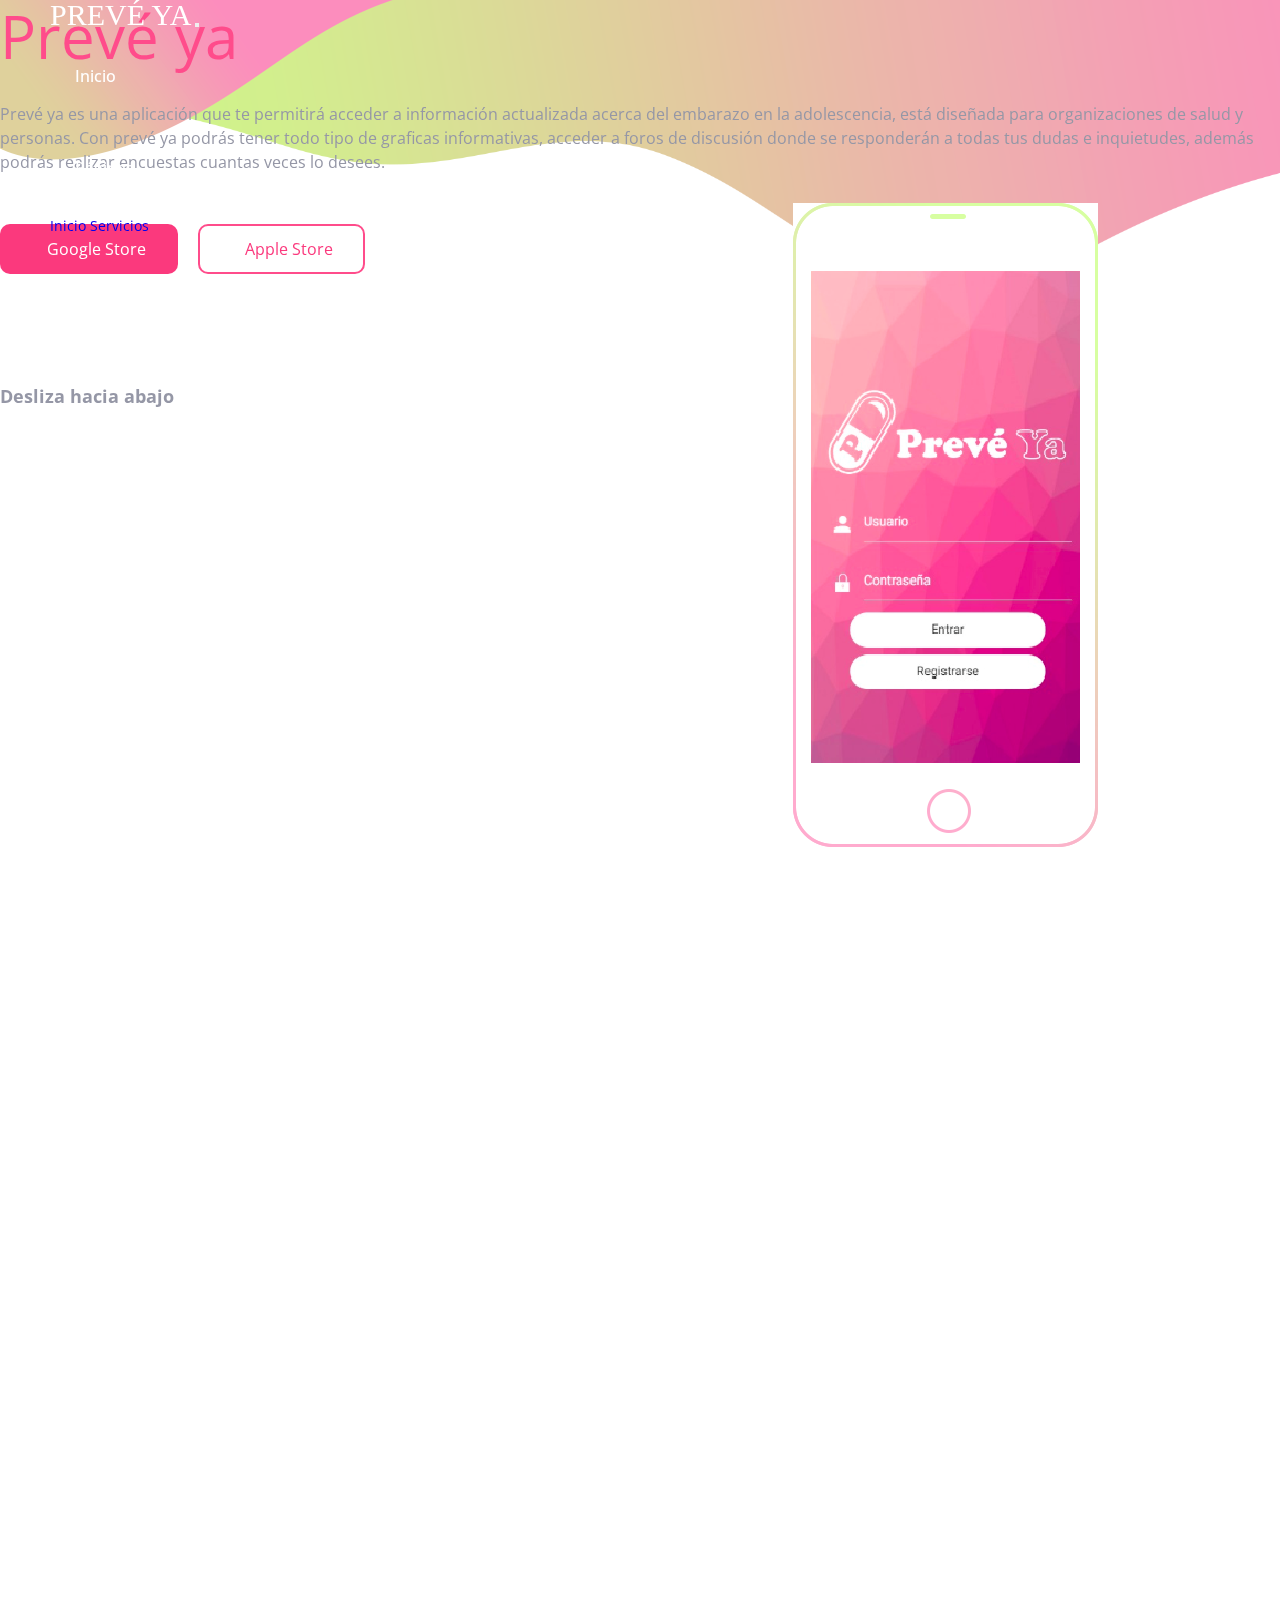
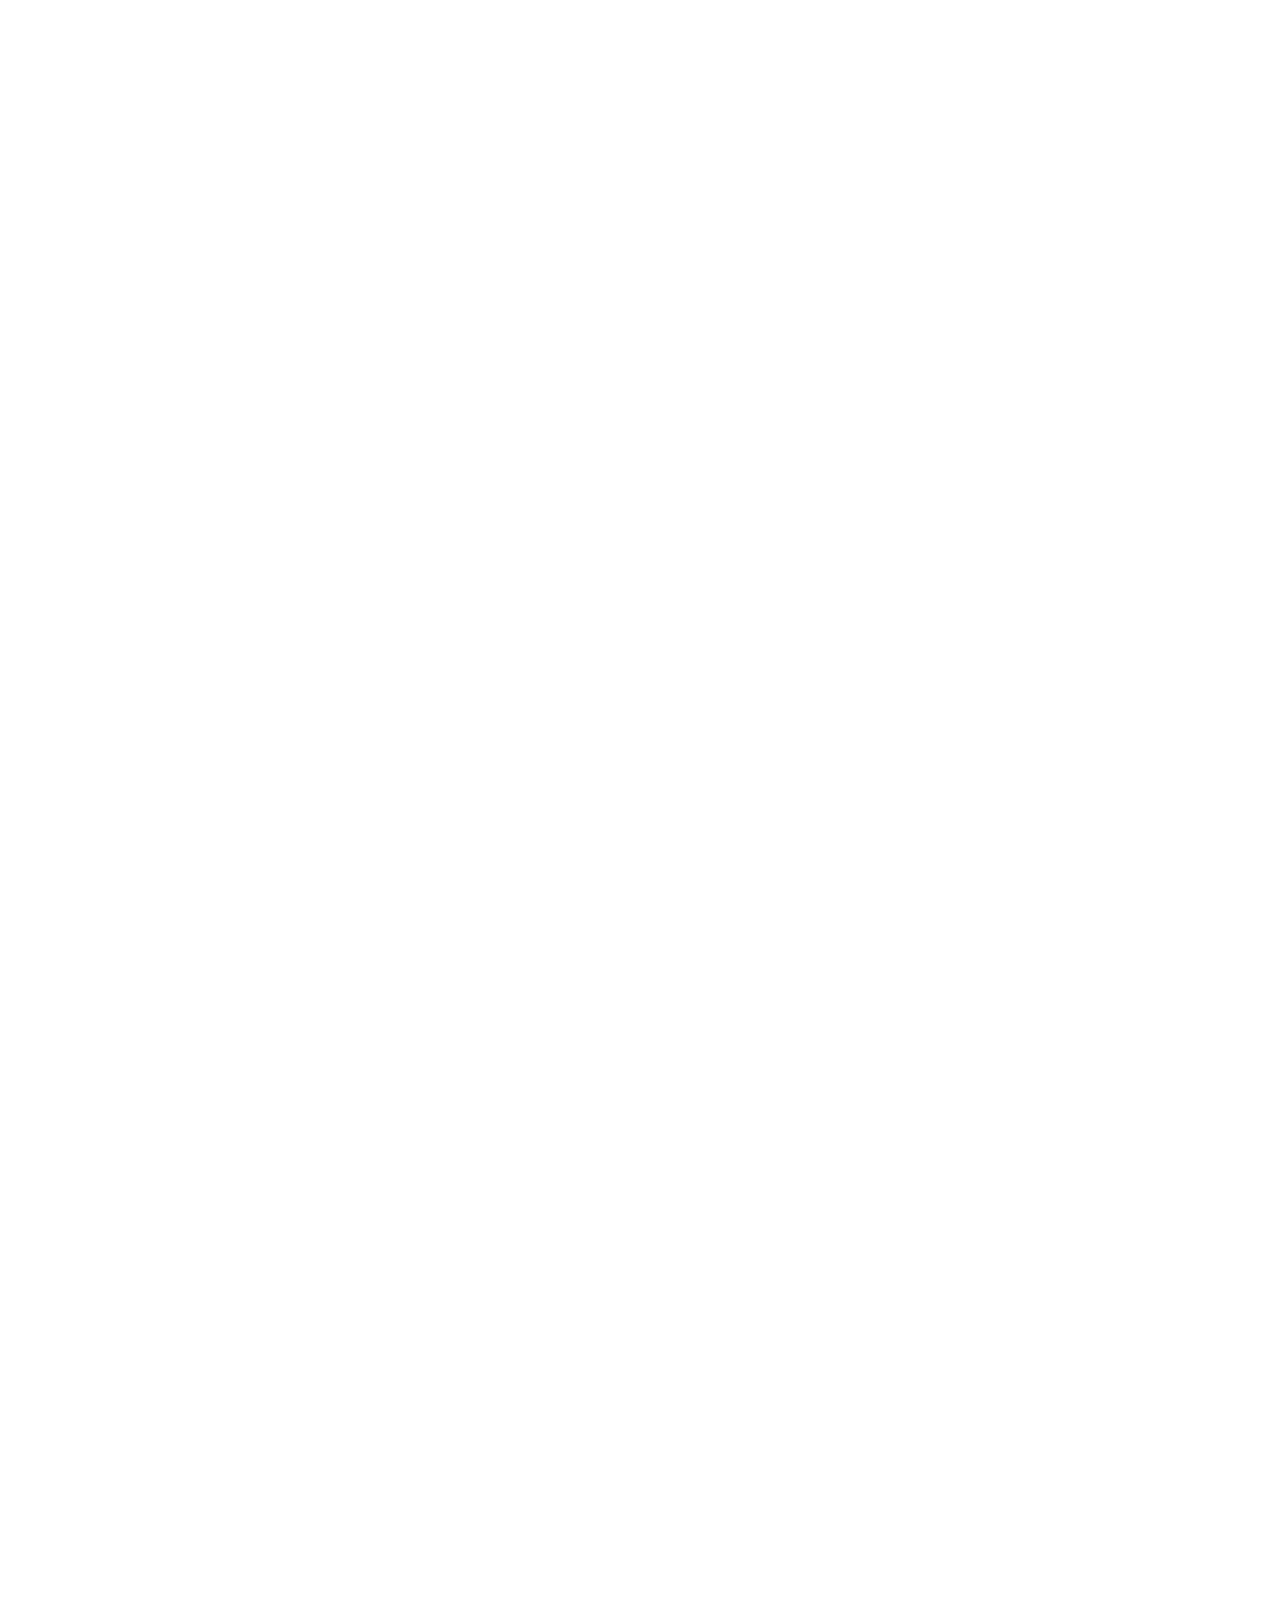
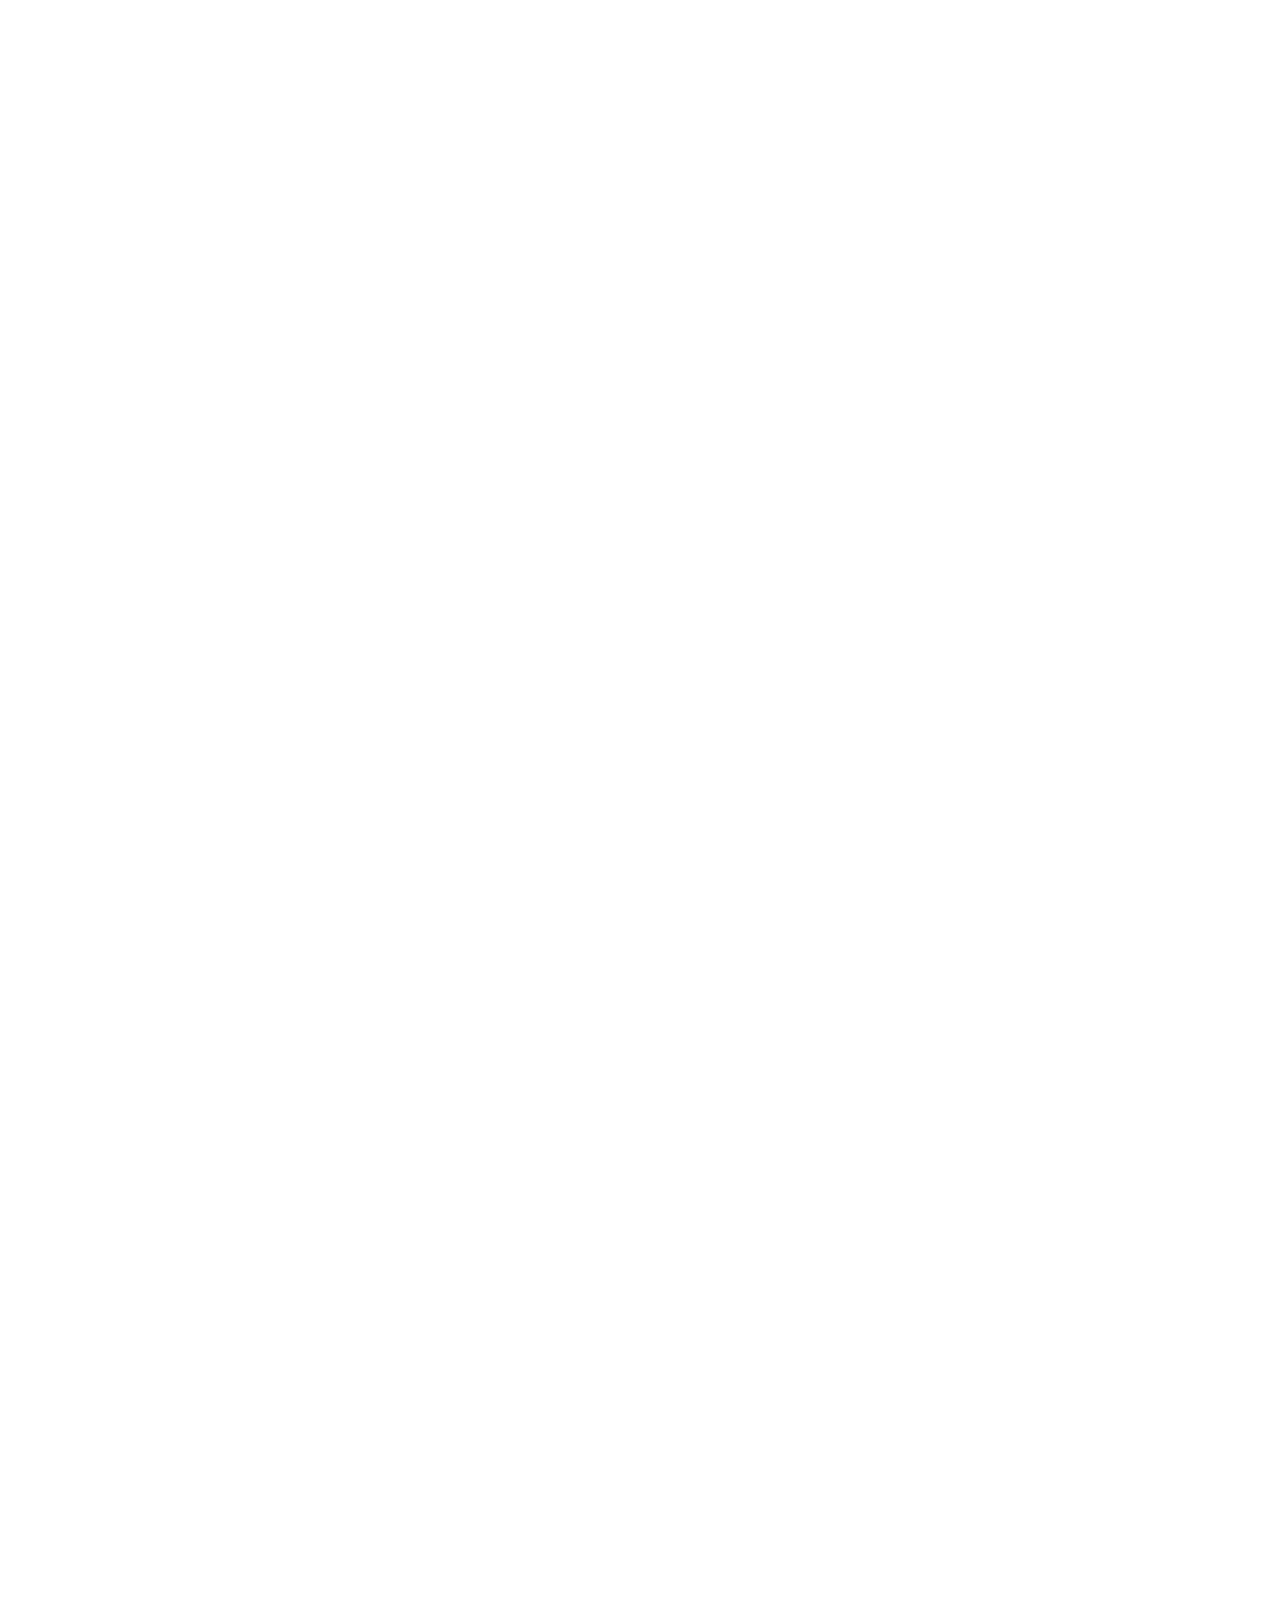
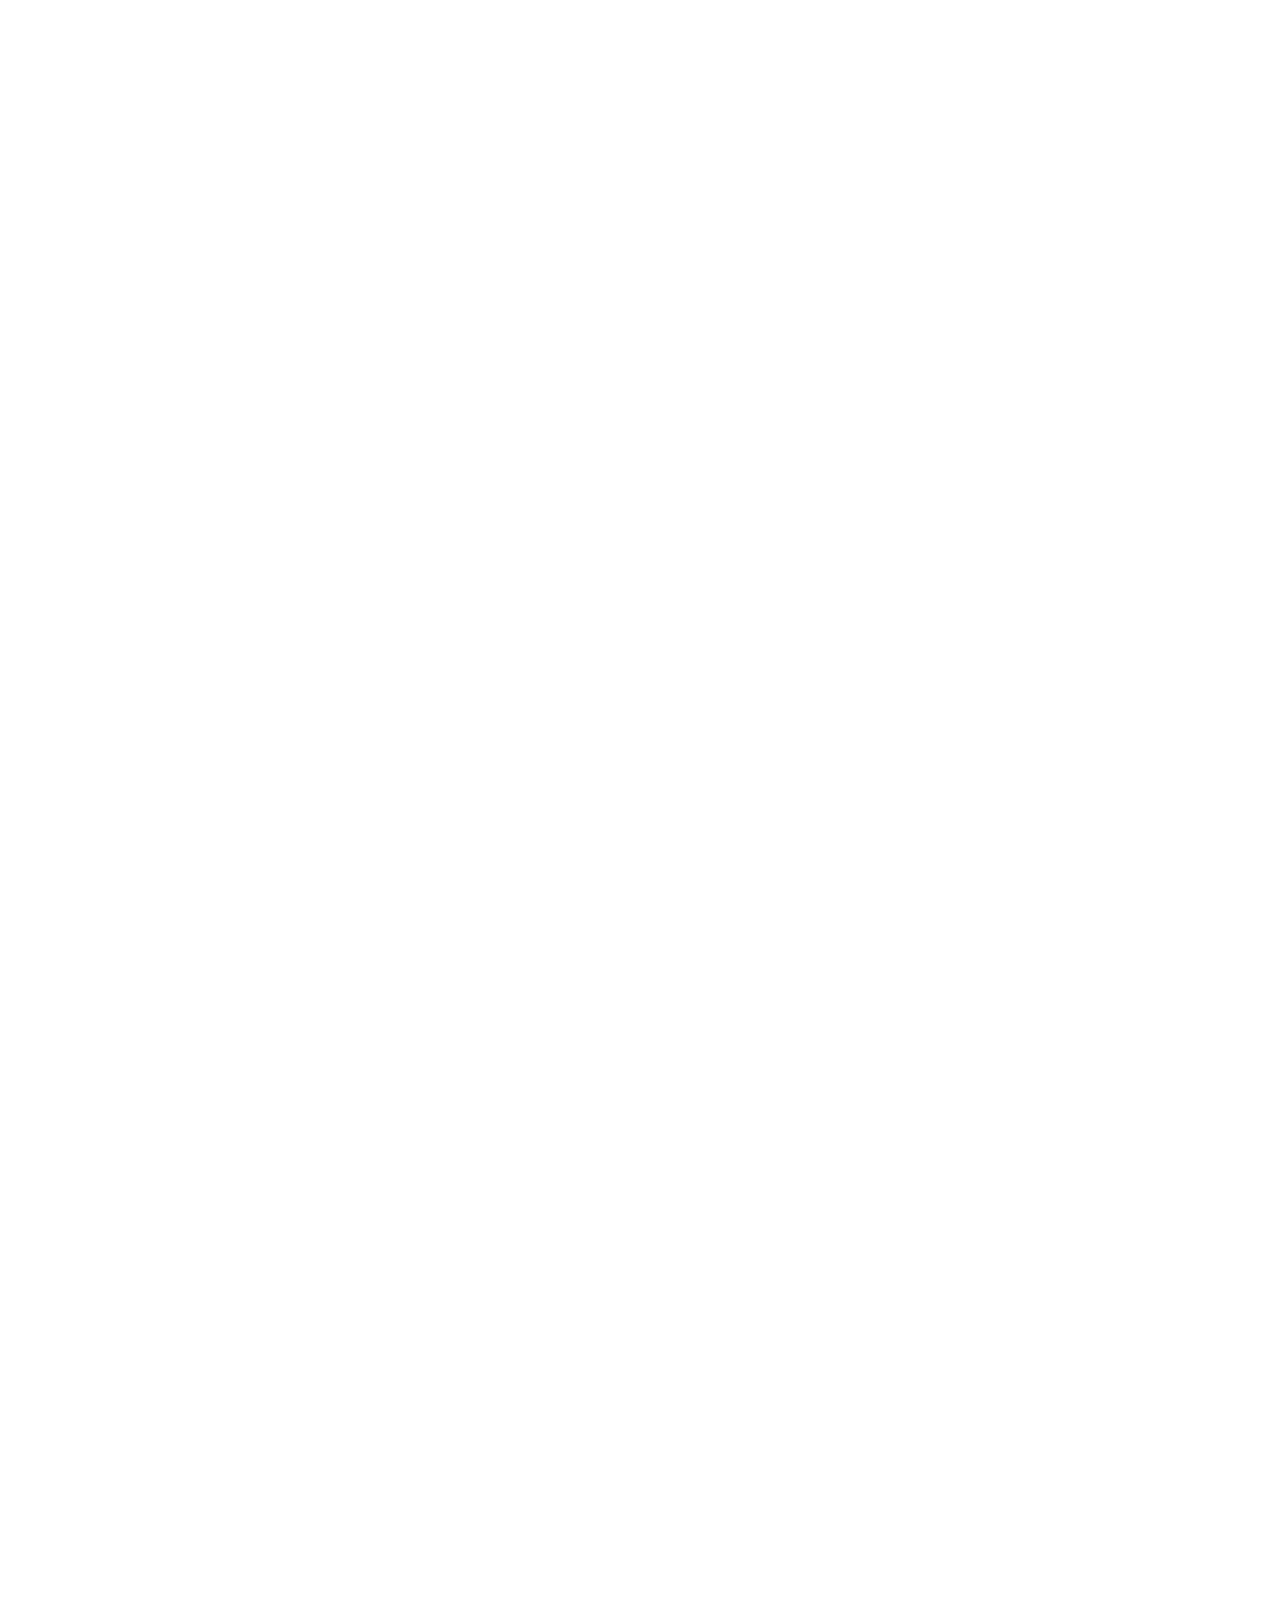
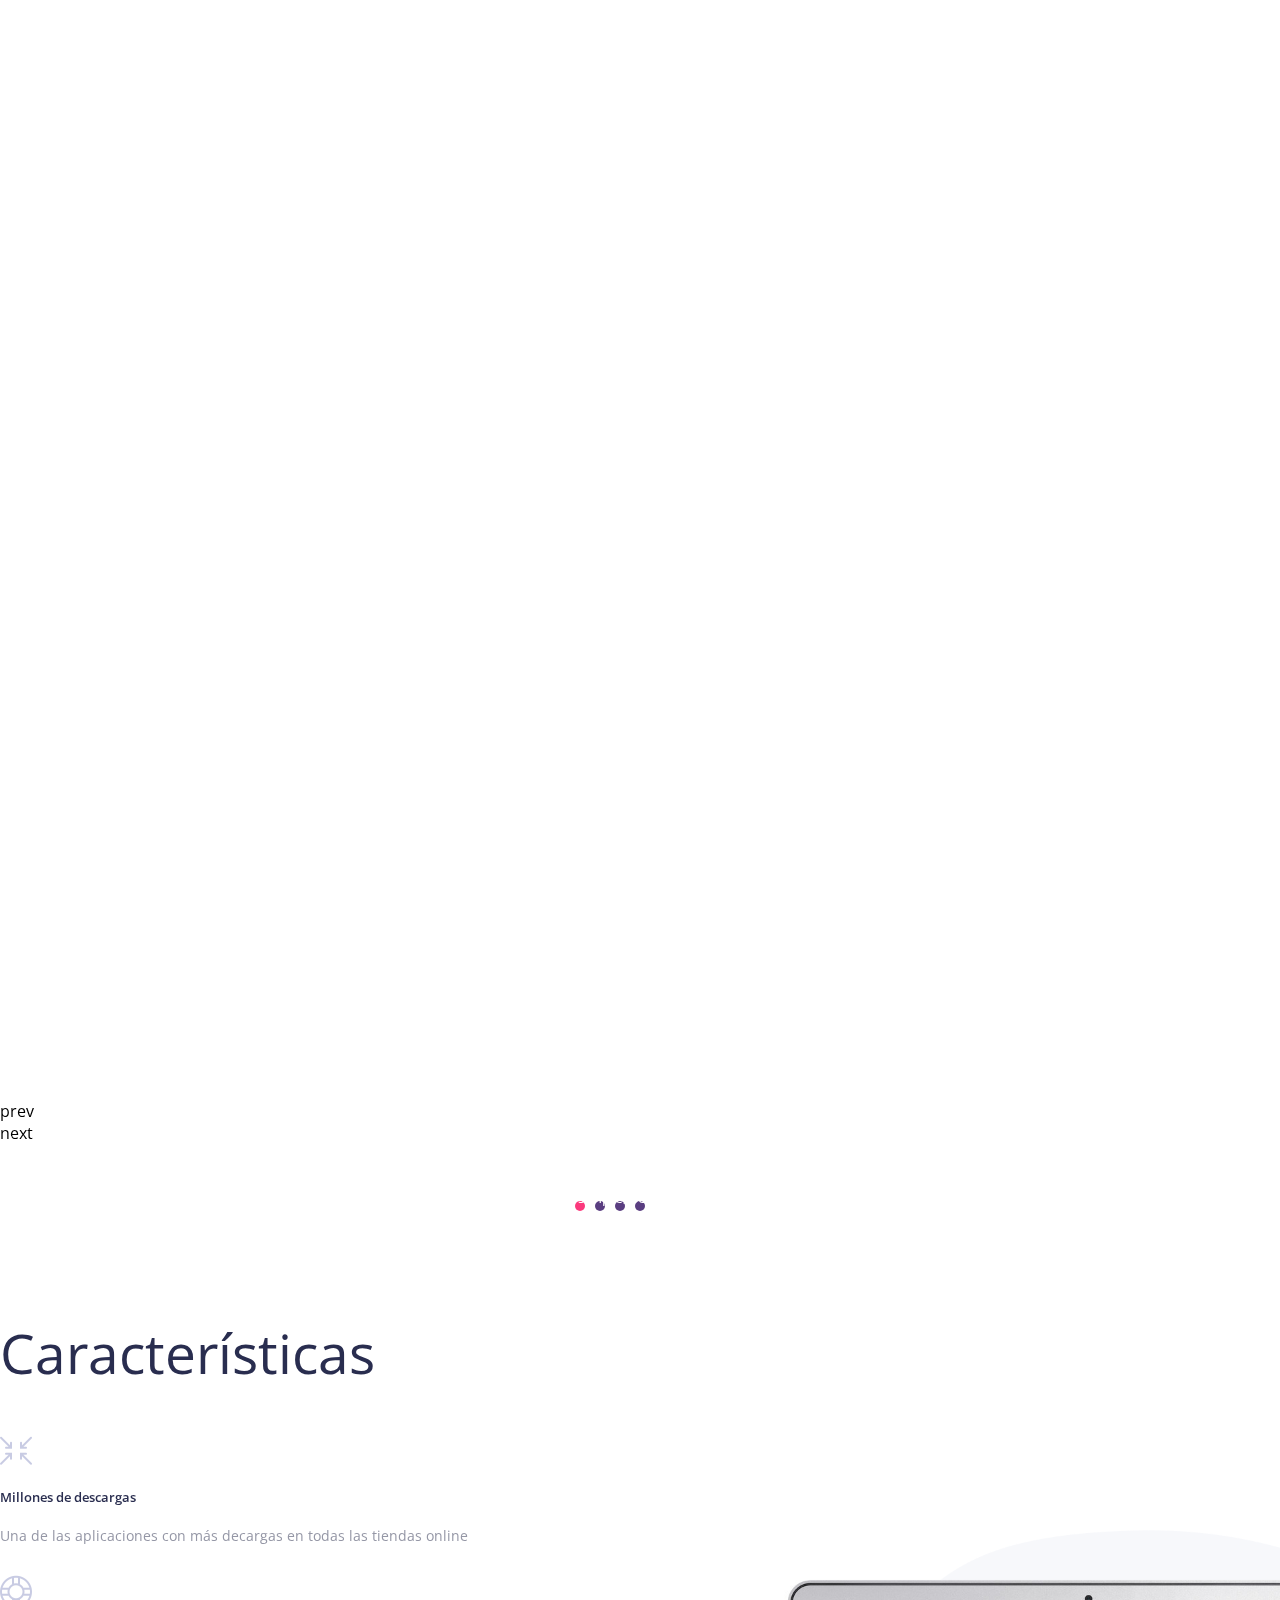
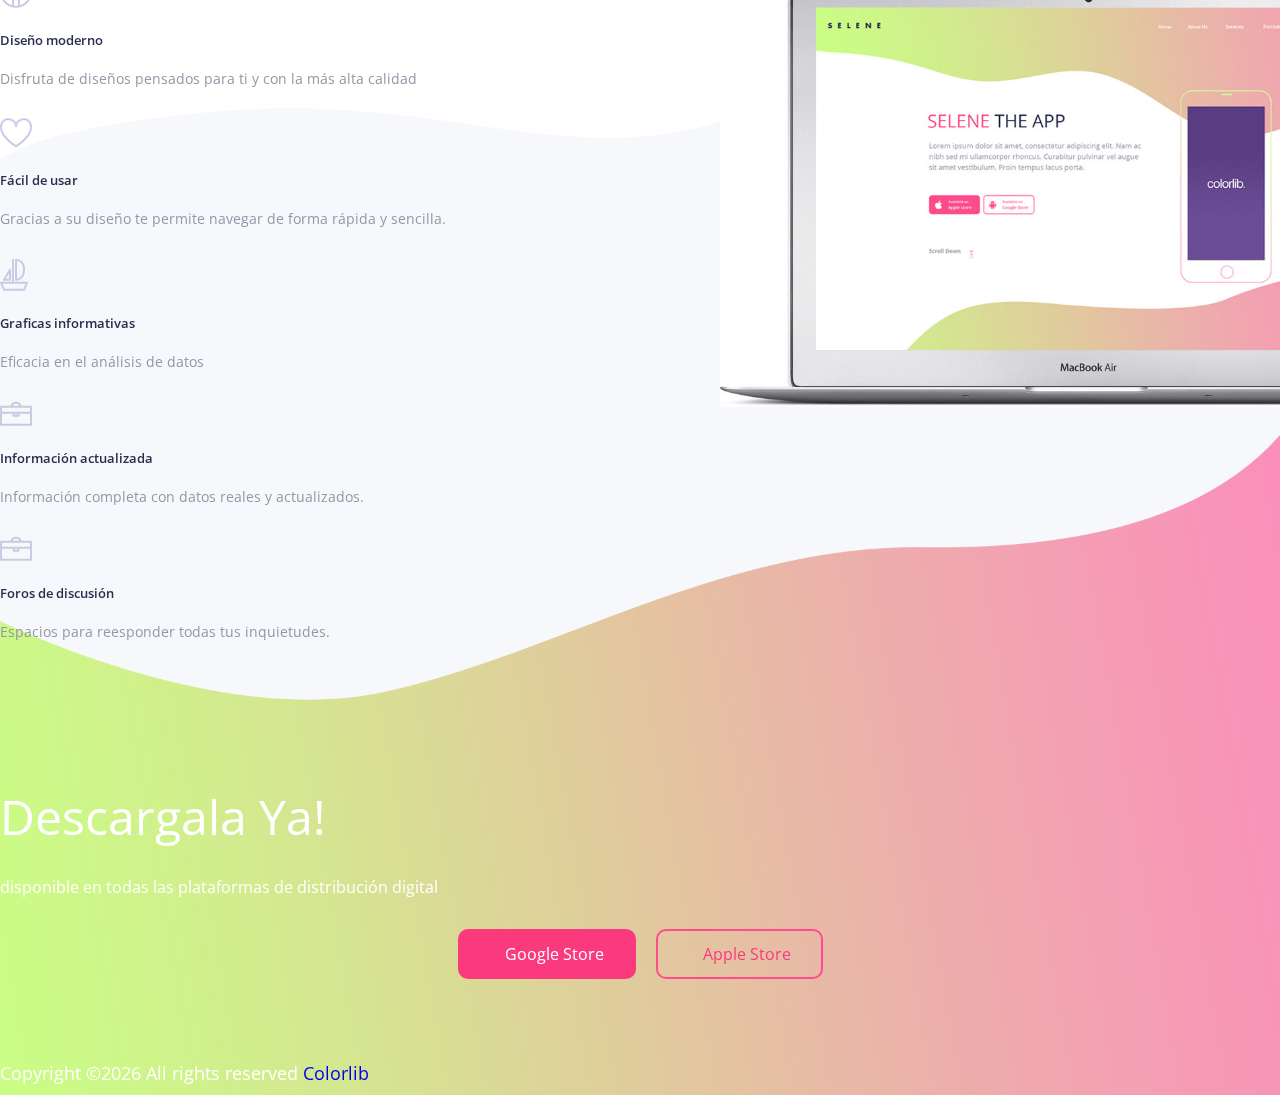
==== commit 7e80acce: "landing without image" ====
--- a/public/index.html
+++ b/public/index.html
@@ -3,6 +3,7 @@
 
 <head>
     <meta charset="UTF-8">
+    <meta name="description" content="">
     <meta http-equiv="X-UA-Compatible" content="IE=edge">
     <meta name="viewport" content="width=device-width, initial-scale=1, shrink-to-fit=no">
     <!-- The above 4 meta tags *must* come first in the head; any other head content must come *after* these tags -->
@@ -139,11 +140,11 @@
                     <div class="about-apps-slider owl-carousel">
                         <!-- Single Slide -->
                         <div class="app-single-slide">
-                            <img src="img/bg-img/update.PNG" alt="">
-                        </div>
-                        <!-- Single Slide -->
-                        <div class="app-single-slide">
-                            <img src="img/bg-img/slide-2.jpg" alt="">
+                            <img src="img/bg-img/slide-2.jpeg" alt="">
+                        </div>
+                        <!-- Single Slide -->
+                        <div class="app-single-slide">
+                            <img src="img/bg-img/slide-2.jpeg" alt="">
                         </div>
                         <!-- Single Slide -->
                         <div class="app-single-slide">
@@ -151,15 +152,15 @@
                         </div>
                         <!-- Single Slide -->
                         <div class="app-single-slide">
-                            <img src="img/bg-img/slide-2.jpg" alt="">
+                            <img src="img/bg-img/slide-2.jpeg" alt="">
                         </div>
                     </div>
                 </div>
                 <!-- About App Content -->
                 <div class="col-12 col-md-5">
                     <div class="about-app-content">
-                        <h2>Para mobiles</h2>
-                        <p>Disfrita de una herramienta que puedes llevar a todo lugar, sin costos adicionales. Ahora puedes aprender sin tener que pagar.</p>
+                        <h2>Para moviles</h2>
+                        <p>Alguna información es compleja de entender y buscar, razón por la cual desarrollamos prevéya con foros, paginas de informacion entre muchos otros disponible en las versiones más recientes de nuestra aplicación. Usa la conexión a Internet de tu teléfono móvil para conectarte y podrás disfrutar de una herramienta que puedes llevar a todo lugar, sin costos adicionales. Ahora puedes aprender de manera rápida, simple, segura y gratuita y mucho más, disponibles en teléfonos alrededor del mundo.</p>
                     </div>
                 </div>
             </div>
@@ -271,8 +272,8 @@
                     <!-- Foooter Text-->
                     <div class="copyright-text">
                         <p><!-- Link back to Colorlib can't be removed. Template is licensed under CC BY 3.0. -->
-Copyright &copy;<script>document.write(new Date().getFullYear());</script> All rights reserved <a href="https://colorlib.com" target="_blank">Colorlib</a>
-<!-- Link back to Colorlib can't be removed. Template is licensed under CC BY 3.0. --></p>
+                        Copyright &copy;<script>document.write(new Date().getFullYear());</script> All rights reserved <a href="https://colorlib.com" target="_blank">Colorlib</a>
+                        <!-- Link back to Colorlib can't be removed. Template is licensed under CC BY 3.0. --></p>
                     </div>
                 </div>
             </div>
--- a/public/css/style.css
+++ b/public/css/style.css
@@ -13,30 +13,30 @@
 -------------------------- */
 
 @import url('https://fonts.googleapis.com/css?family=Caudex:400,400i,700,700i|Open+Sans:300,300i,400,400i,600,600i,700,700i');
-@import 'bootstrap.min.css';
-@import 'animate.css';
-@import 'magnific-popup.css';
-@import 'owl.carousel.min.css';
-@import 'font-awesome.min.css';
+@import 'css/bootstrap.min.css';
+@import 'css/animate.css';
+@import 'css/magnific-popup.css';
+@import 'css/owl.carousel.min.css';
+@import 'css/font-awesome.min.css';
 
 /* This stylesheet generated by Transfonter (https://transfonter.org) on November 20, 2017 12:47 PM */
 
 @font-face {
     font-family: 'Century Gothic';
-    src: url('../fonts/CenturyGothic-Bold.eot');
-    src: url('../fonts/CenturyGothic-Bold.eot?#iefix') format('embedded-opentype'),
-    url('../fonts/CenturyGothic-Bold.woff') format('woff'),
-    url('../fonts/CenturyGothic-Bold.ttf') format('truetype');
+    src: url('fonts/CenturyGothic-Bold.eot');
+    src: url('fonts/CenturyGothic-Bold.eot?#iefix') format('embedded-opentype'),
+    url('fonts/CenturyGothic-Bold.woff') format('woff'),
+    url('fonts/CenturyGothic-Bold.ttf') format('truetype');
     font-weight: bold;
     font-style: normal;
 }
 
 @font-face {
     font-family: 'Futura LT';
-    src: url('../fonts/FuturaLT-Bold.eot');
-    src: url('../fonts/FuturaLT-Bold.eot?#iefix') format('embedded-opentype'),
-    url('../fonts/FuturaLT-Bold.woff') format('woff'),
-    url('../fonts/FuturaLT-Bold.ttf') format('truetype');
+    src: url('fonts/FuturaLT-Bold.eot');
+    src: url('fonts/FuturaLT-Bold.eot?#iefix') format('embedded-opentype'),
+    url('fonts/FuturaLT-Bold.woff') format('woff'),
+    url('fonts/FuturaLT-Bold.ttf') format('truetype');
     font-weight: bold;
     font-style: normal;
 }
@@ -695,6 +695,7 @@
 
 .about-app-content {
     padding-right: 12%;
+    margin-top: -180px;
 }
 
 .about-apps-slider .center .app-single-slide:after {
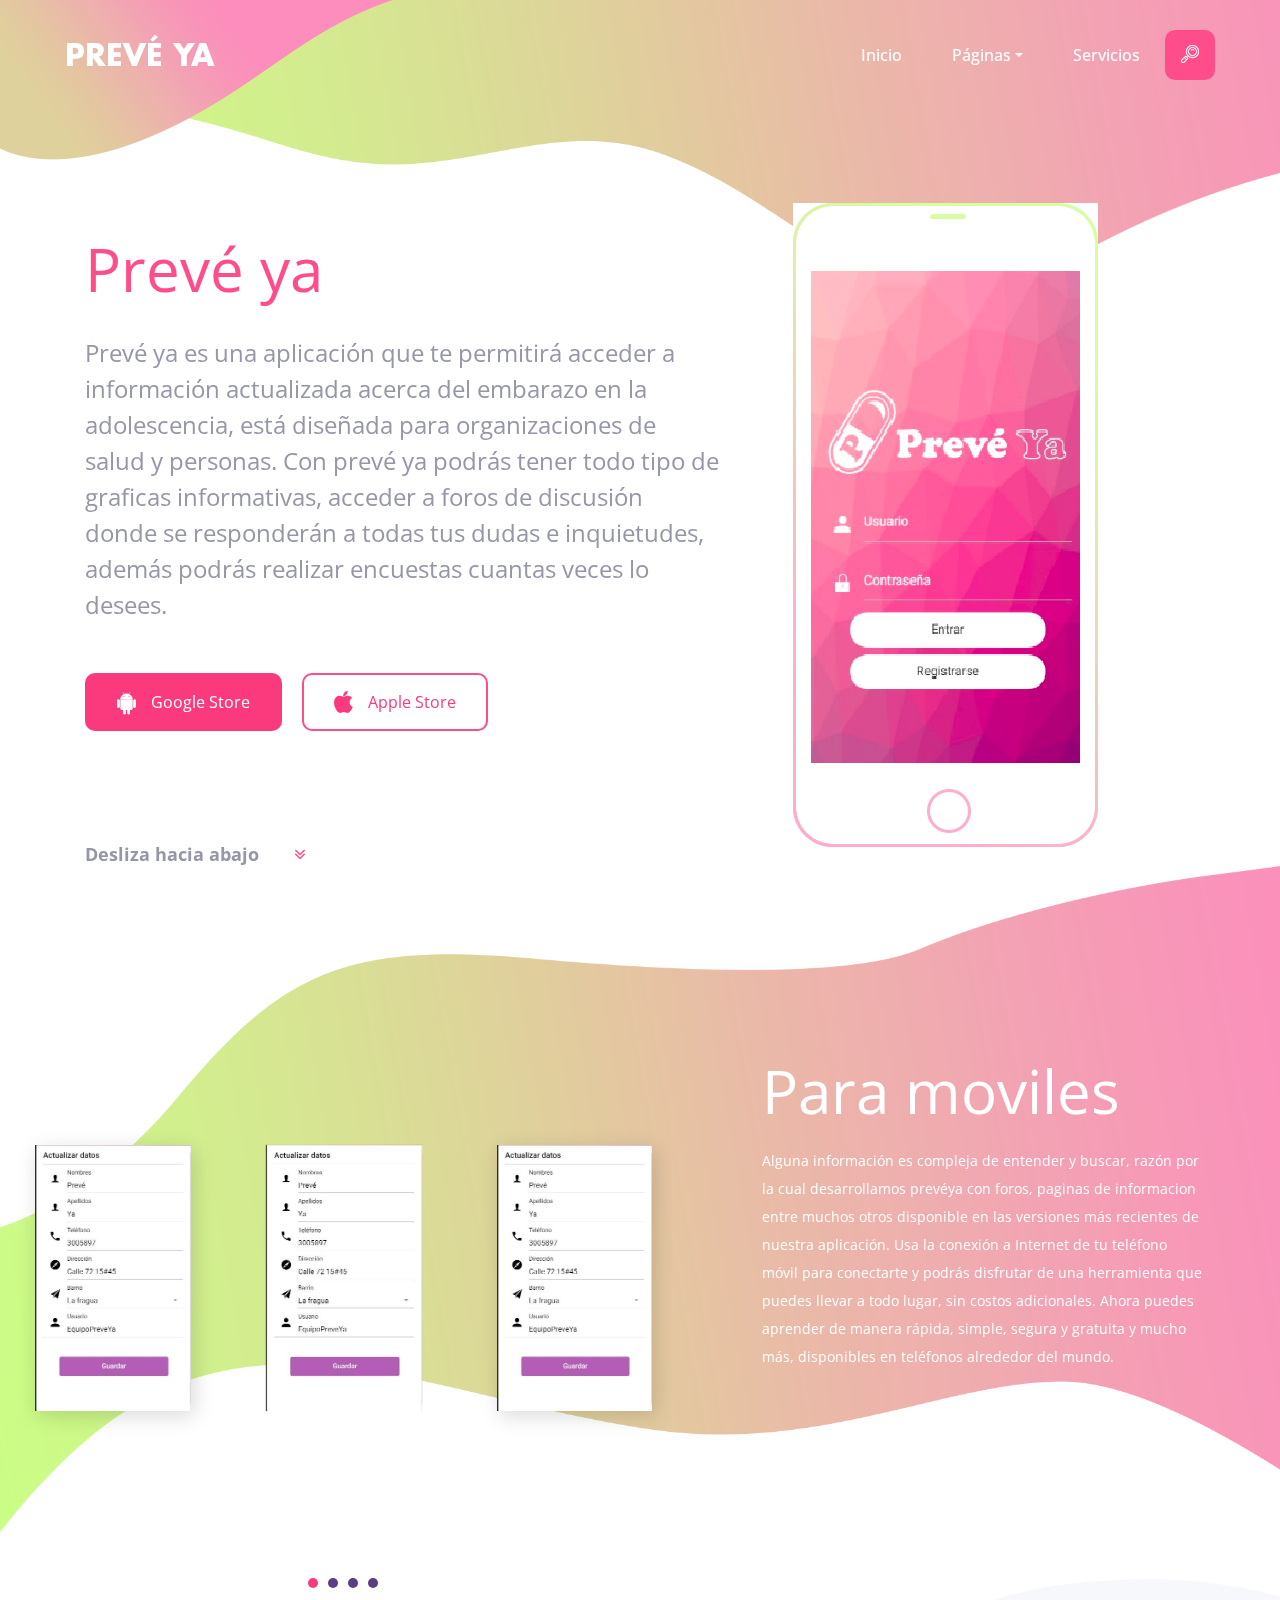
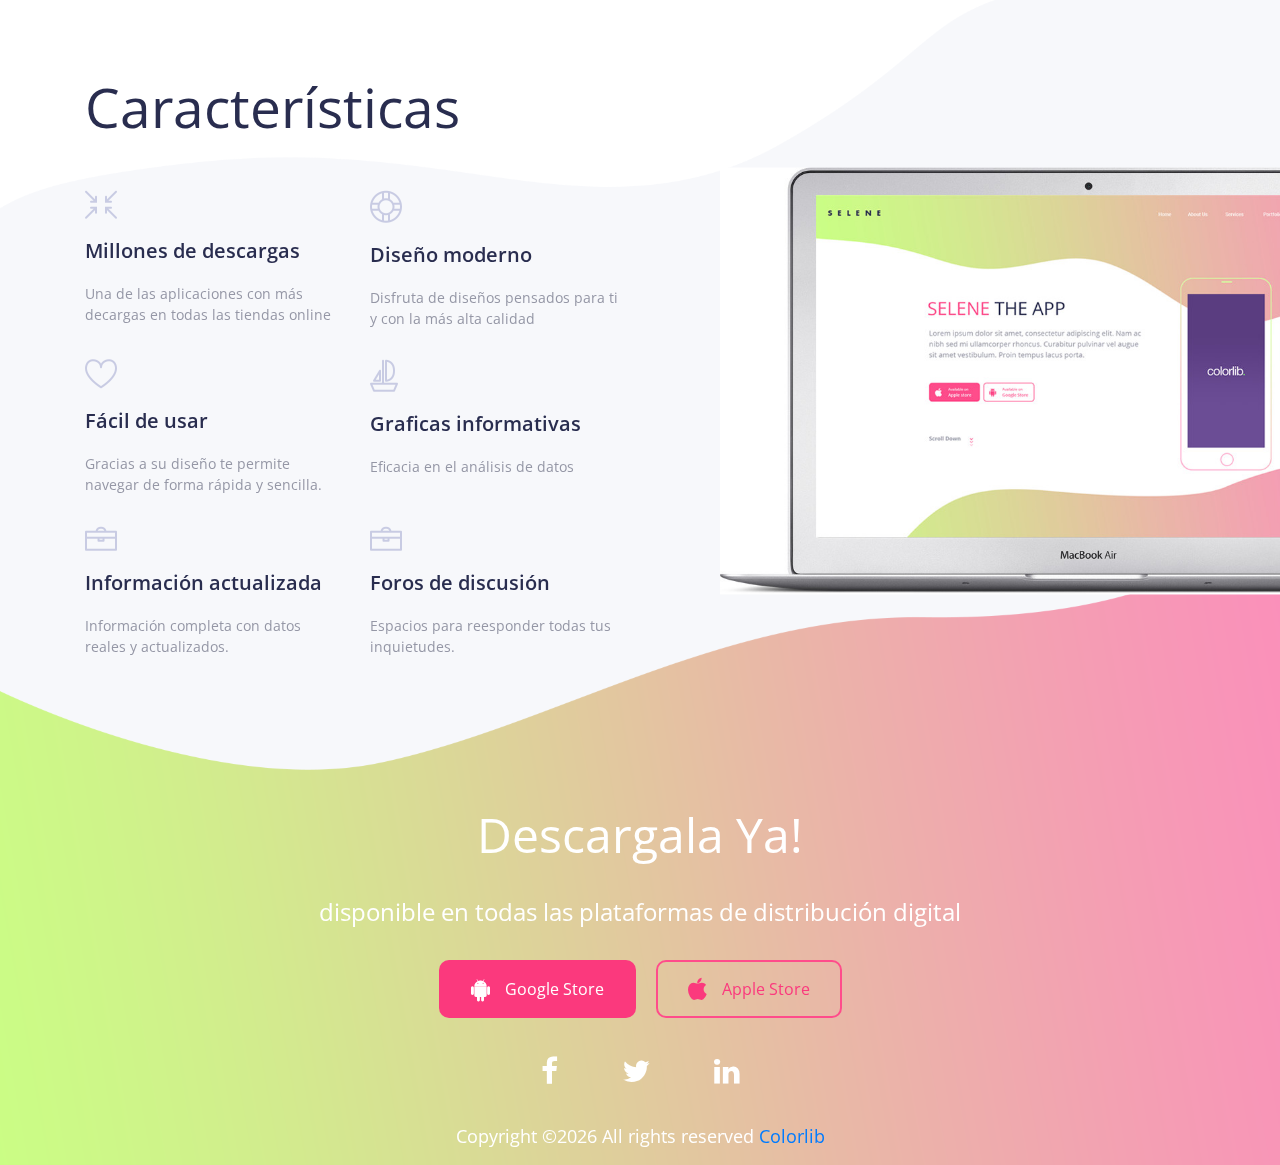
==== commit 1e636658: "fix landing without image" ====
--- a/public/index.html
+++ b/public/index.html
@@ -3,7 +3,6 @@
 
 <head>
     <meta charset="UTF-8">
-    <meta name="description" content="">
     <meta http-equiv="X-UA-Compatible" content="IE=edge">
     <meta name="viewport" content="width=device-width, initial-scale=1, shrink-to-fit=no">
     <!-- The above 4 meta tags *must* come first in the head; any other head content must come *after* these tags -->
--- a/public/css/style.css
+++ b/public/css/style.css
@@ -13,30 +13,30 @@
 -------------------------- */
 
 @import url('https://fonts.googleapis.com/css?family=Caudex:400,400i,700,700i|Open+Sans:300,300i,400,400i,600,600i,700,700i');
-@import 'css/bootstrap.min.css';
-@import 'css/animate.css';
-@import 'css/magnific-popup.css';
-@import 'css/owl.carousel.min.css';
-@import 'css/font-awesome.min.css';
+@import 'bootstrap.min.css';
+@import 'animate.css';
+@import 'magnific-popup.css';
+@import 'owl.carousel.min.css';
+@import 'font-awesome.min.css';
 
 /* This stylesheet generated by Transfonter (https://transfonter.org) on November 20, 2017 12:47 PM */
 
 @font-face {
     font-family: 'Century Gothic';
-    src: url('fonts/CenturyGothic-Bold.eot');
-    src: url('fonts/CenturyGothic-Bold.eot?#iefix') format('embedded-opentype'),
-    url('fonts/CenturyGothic-Bold.woff') format('woff'),
-    url('fonts/CenturyGothic-Bold.ttf') format('truetype');
+    src: url('../fonts/CenturyGothic-Bold.eot');
+    src: url('../fonts/CenturyGothic-Bold.eot?#iefix') format('embedded-opentype'),
+    url('../fonts/CenturyGothic-Bold.woff') format('woff'),
+    url('../fonts/CenturyGothic-Bold.ttf') format('truetype');
     font-weight: bold;
     font-style: normal;
 }
 
 @font-face {
     font-family: 'Futura LT';
-    src: url('fonts/FuturaLT-Bold.eot');
-    src: url('fonts/FuturaLT-Bold.eot?#iefix') format('embedded-opentype'),
-    url('fonts/FuturaLT-Bold.woff') format('woff'),
-    url('fonts/FuturaLT-Bold.ttf') format('truetype');
+    src: url('../fonts/FuturaLT-Bold.eot');
+    src: url('../fonts/FuturaLT-Bold.eot?#iefix') format('embedded-opentype'),
+    url('../fonts/FuturaLT-Bold.woff') format('woff'),
+    url('../fonts/FuturaLT-Bold.ttf') format('truetype');
     font-weight: bold;
     font-style: normal;
 }
@@ -695,11 +695,11 @@
 
 .about-app-content {
     padding-right: 12%;
-    margin-top: -180px;
+    margin-top: -252px;
 }
 
 .about-apps-slider .center .app-single-slide:after {
-    background-image: url(img/core-img/slide-device.png);
+    background-image: url(../img/core-img/slide-device.png);
     content: '';
     top: -45px;
     left: -50px;
@@ -1524,7 +1524,7 @@
 
 .singleMobile-content:first-child:after {
     content: "";
-    background-image: url(img/core-img/service-line-1.png);
+    background-image: url(../../img/core-img/service-line-1.png);
     background-repeat: no-repeat;
     position: absolute;
     left: 50px;
@@ -1536,7 +1536,7 @@
 
 .singleMobile-content:nth-child(2):after {
     content: "";
-    background-image: url(img/core-img/service-line-2.png);
+    background-image: url(../img/core-img/service-line-2.png);
     background-repeat: no-repeat;
     position: absolute;
     left: 50px;
@@ -1548,7 +1548,7 @@
 
 .singleMobile-content:last-child:after {
     content: "";
-    background-image: url(img/core-img/service-line-3.png);
+    background-image: url(../img/core-img/service-line-3.png);
     background-repeat: no-repeat;
     position: absolute;
     left: 50px;
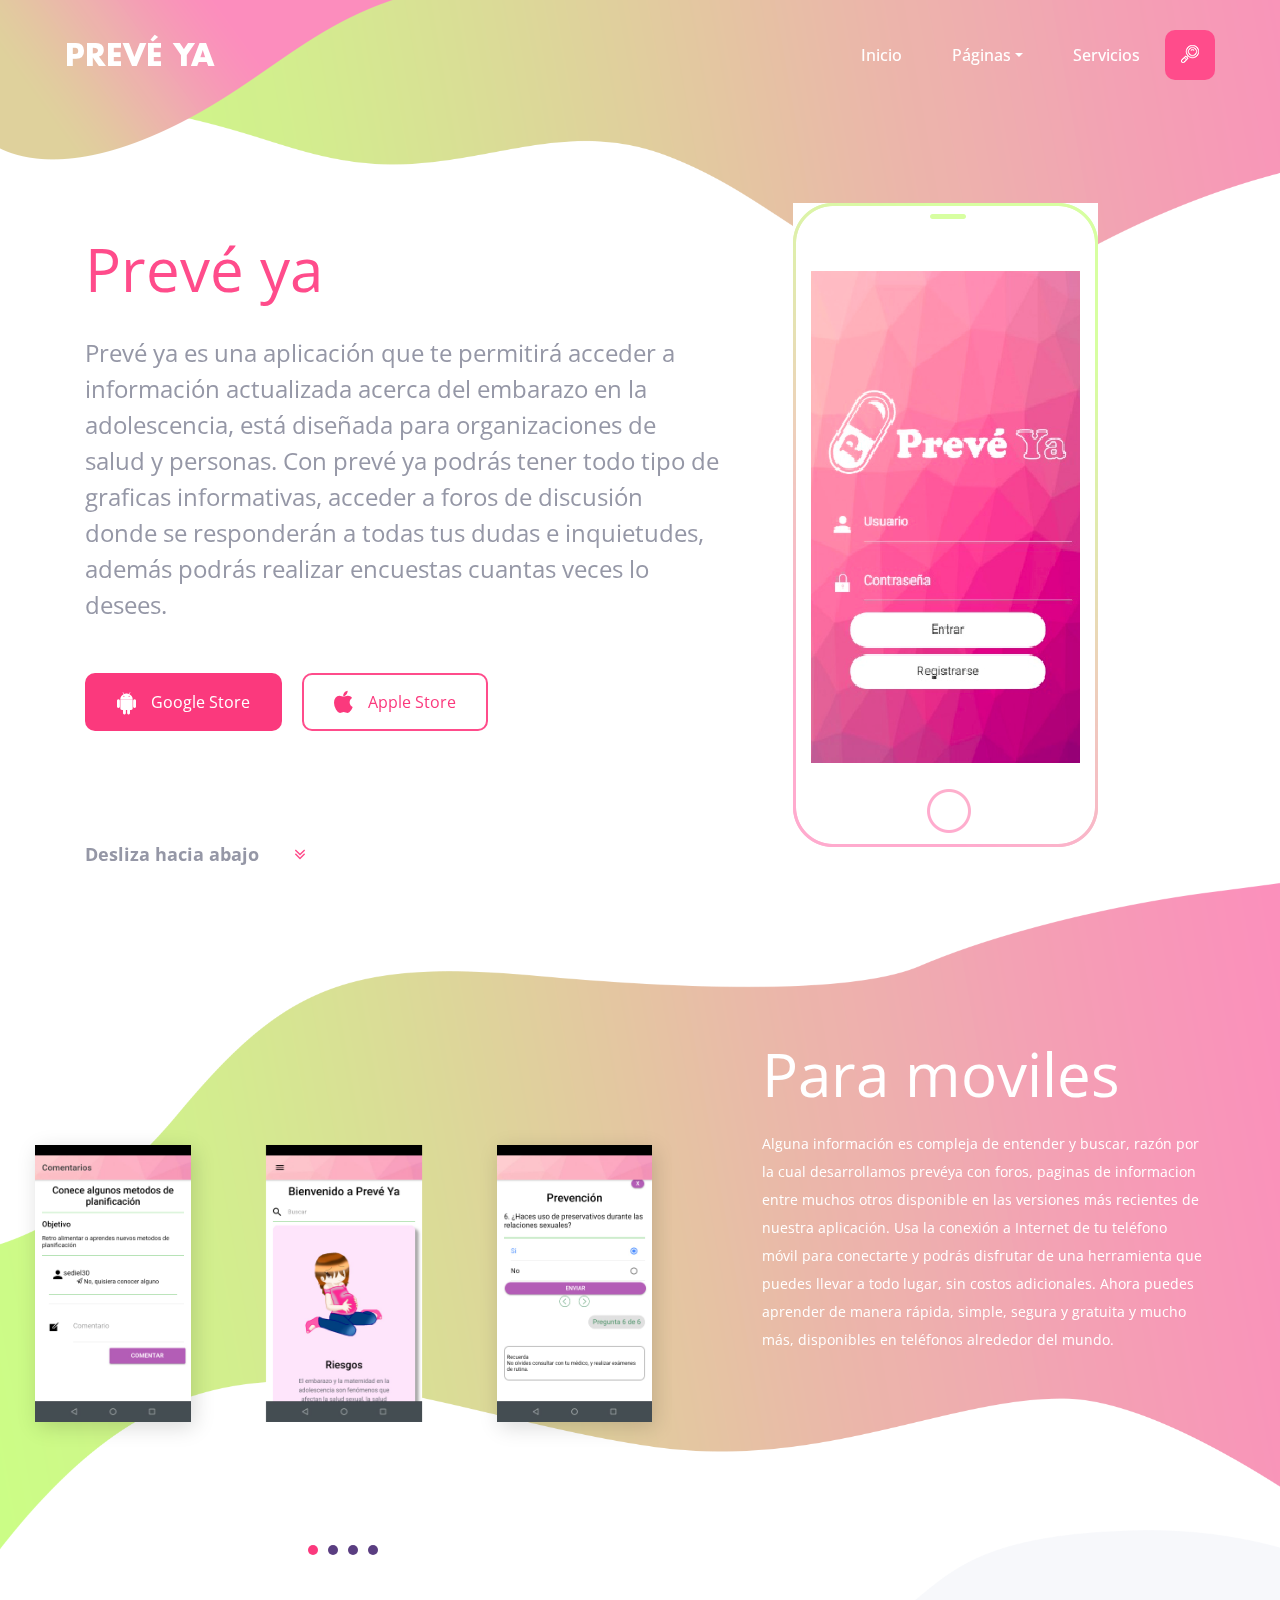
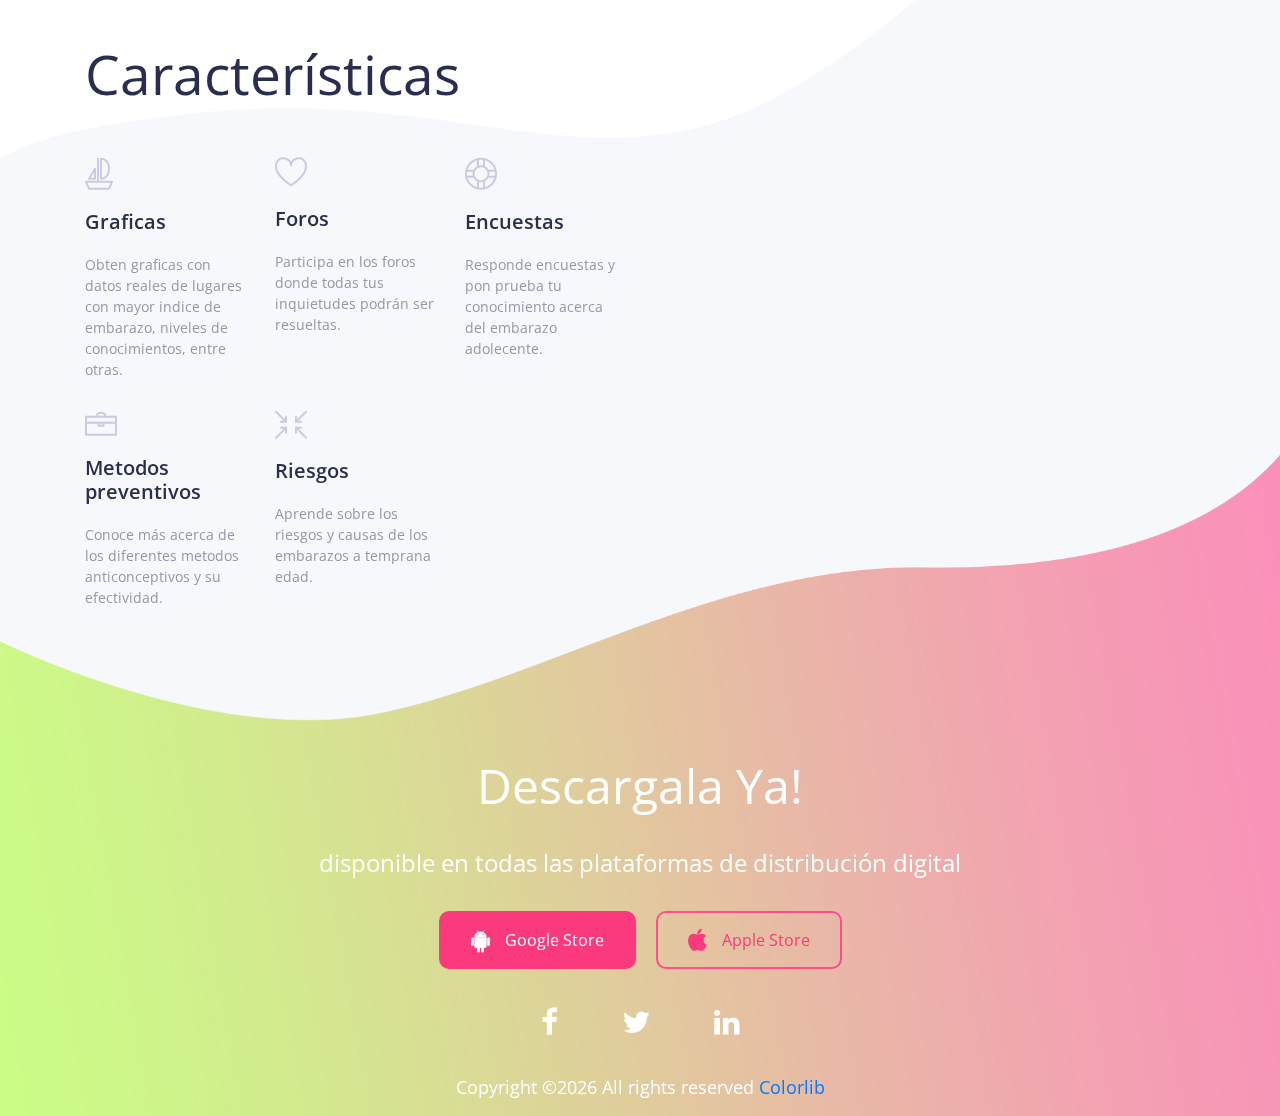
==== commit 79225a80: "update imeges" ====
--- a/public/index.html
+++ b/public/index.html
@@ -3,6 +3,7 @@
 
 <head>
     <meta charset="UTF-8">
+    <meta name="description" content="">
     <meta http-equiv="X-UA-Compatible" content="IE=edge">
     <meta name="viewport" content="width=device-width, initial-scale=1, shrink-to-fit=no">
     <!-- The above 4 meta tags *must* come first in the head; any other head content must come *after* these tags -->
@@ -139,19 +140,19 @@
                     <div class="about-apps-slider owl-carousel">
                         <!-- Single Slide -->
                         <div class="app-single-slide">
+                            <img src="img/bg-img/slide-1.jpeg" alt="">
+                        </div>
+                        <!-- Single Slide -->
+                        <div class="app-single-slide">
                             <img src="img/bg-img/slide-2.jpeg" alt="">
                         </div>
                         <!-- Single Slide -->
                         <div class="app-single-slide">
-                            <img src="img/bg-img/slide-2.jpeg" alt="">
-                        </div>
-                        <!-- Single Slide -->
-                        <div class="app-single-slide">
                             <img src="img/bg-img/slide-3.jpg" alt="">
                         </div>
                         <!-- Single Slide -->
                         <div class="app-single-slide">
-                            <img src="img/bg-img/slide-2.jpeg" alt="">
+                            <img src="img/bg-img/slide-4.jpeg" alt="">
                         </div>
                     </div>
                 </div>
@@ -174,52 +175,44 @@
                     <div class="app-features-content">
                         <h2>Características</h2>
                         <div class="row">
-                            <!-- Single Feature Area -->
-                            <div class="col-12 col-sm-6">
+                             <!-- Single Feature Area -->
+                            <div class="col-12 col-sm-6 col-md-4">
+                                <div class="single-feature-area">
+                                    <img src="img/bg-img/feature-5.png" alt="">
+                                    <h5>Graficas</h5>
+                                    <p>Obten graficas  con datos reales de lugares con mayor indice de embarazo, niveles de conocimientos, entre otras. </p>
+                                </div>
+                            </div>
+                            <!-- Single Feature Area -->
+                            <div class="col-12 col-sm-6 col-md-4">
+                                <div class="single-feature-area">
+                                    <img src="img/bg-img/feature-2.png" alt="">
+                                    <h5>Foros</h5>
+                                    <p>Participa en los foros donde todas tus inquietudes podrán ser resueltas.</p>
+                                </div>
+                            </div>
+                            <!-- Single Feature Area -->
+                            <div class="col-12 col-sm-6 col-md-4">
+                                <div class="single-feature-area">
+                                    <img src="img/bg-img/feature-3.png" alt="">
+                                    <h5>Encuestas</h5>
+                                    <p>Responde encuestas y pon prueba tu conocimiento acerca del embarazo adolecente.</p>
+                                </div>
+                            </div>
+                            <!-- Single Feature Area -->
+                            <div class="col-12 col-sm-6 col-md-4">
+                                <div class="single-feature-area">
+                                    <img src="img/bg-img/feature-4.png" alt="">
+                                    <h5>Metodos preventivos</h5>
+                                    <p>Conoce más acerca de los diferentes metodos anticonceptivos y su efectividad.</p>
+                                </div>
+                            </div>
+                            <!-- Single Feature Area -->
+                            <div class="col-12 col-sm-6 col-md-4">
                                 <div class="single-feature-area">
                                     <img src="img/bg-img/feature-1.png" alt="">
-                                    <h5>Millones de descargas</h5>
-                                    <p>Una de las aplicaciones con más decargas en todas las tiendas online</p>
-                                </div>
-                            </div>
-                            <!-- Single Feature Area -->
-                            <div class="col-12 col-sm-6">
-                                <div class="single-feature-area">
-                                    <img src="img/bg-img/feature-3.png" alt="">
-                                    <h5>Diseño moderno</h5>
-                                    <p>Disfruta de diseños pensados para ti y con la más alta calidad</p>
-                                </div>
-                            </div>
-                            <!-- Single Feature Area -->
-                            <div class="col-12 col-sm-6">
-                                <div class="single-feature-area">
-                                    <img src="img/bg-img/feature-2.png" alt="">
-                                    <h5>Fácil de usar</h5>
-                                    <p>Gracias a su diseño te permite navegar de forma rápida y sencilla.</p>
-                                </div>
-                            </div>
-                            <!-- Single Feature Area -->
-                            <div class="col-12 col-sm-6">
-                                <div class="single-feature-area">
-                                    <img src="img/bg-img/feature-5.png" alt="">
-                                    <h5>Graficas informativas</h5>
-                                    <p>Eficacia en el análisis de datos</p>
-                                </div>
-                            </div>
-                            <!-- Single Feature Area -->
-                            <div class="col-12 col-sm-6">
-                                <div class="single-feature-area">
-                                    <img src="img/bg-img/feature-4.png" alt="">
-                                    <h5>Información actualizada</h5>
-                                    <p>Información completa con datos reales y actualizados.</p>
-                                </div>
-                            </div>
-                            <!-- Single Feature Area -->
-                            <div class="col-12 col-sm-6">
-                                <div class="single-feature-area">
-                                    <img src="img/bg-img/feature-4.png" alt="">
-                                    <h5>Foros de discusión</h5>
-                                    <p>Espacios para reesponder todas tus inquietudes.</p>
+                                    <h5>Riesgos</h5>
+                                    <p>Aprende sobre los riesgos y causas de los embarazos a temprana edad.</p>
                                 </div>
                             </div>
                         </div>
@@ -230,7 +223,7 @@
         
         <!-- App Feature Thumb imagen login de app -->
         <div class="app-feature-side-thumb">
-            <img src="img/bg-img/feature-side.jpg" alt="">
+            <img src="img/bg-img/feature-side.png" alt="">
         </div>
     </section>
     <!-- ***** App Feature Area End ***** -->
--- a/public/css/style.css
+++ b/public/css/style.css
@@ -699,7 +699,7 @@
 }
 
 .about-apps-slider .center .app-single-slide:after {
-    background-image: url(../img/core-img/slide-device.png);
+    background-image: url(img/core-img/slide-device.png);
     content: '';
     top: -45px;
     left: -50px;
@@ -1524,7 +1524,7 @@
 
 .singleMobile-content:first-child:after {
     content: "";
-    background-image: url(../../img/core-img/service-line-1.png);
+    background-image: url(img/core-img/service-line-1.png);
     background-repeat: no-repeat;
     position: absolute;
     left: 50px;
@@ -1536,7 +1536,7 @@
 
 .singleMobile-content:nth-child(2):after {
     content: "";
-    background-image: url(../img/core-img/service-line-2.png);
+    background-image: url(img/core-img/service-line-2.png);
     background-repeat: no-repeat;
     position: absolute;
     left: 50px;
@@ -1548,7 +1548,7 @@
 
 .singleMobile-content:last-child:after {
     content: "";
-    background-image: url(../img/core-img/service-line-3.png);
+    background-image: url(img/core-img/service-line-3.png);
     background-repeat: no-repeat;
     position: absolute;
     left: 50px;
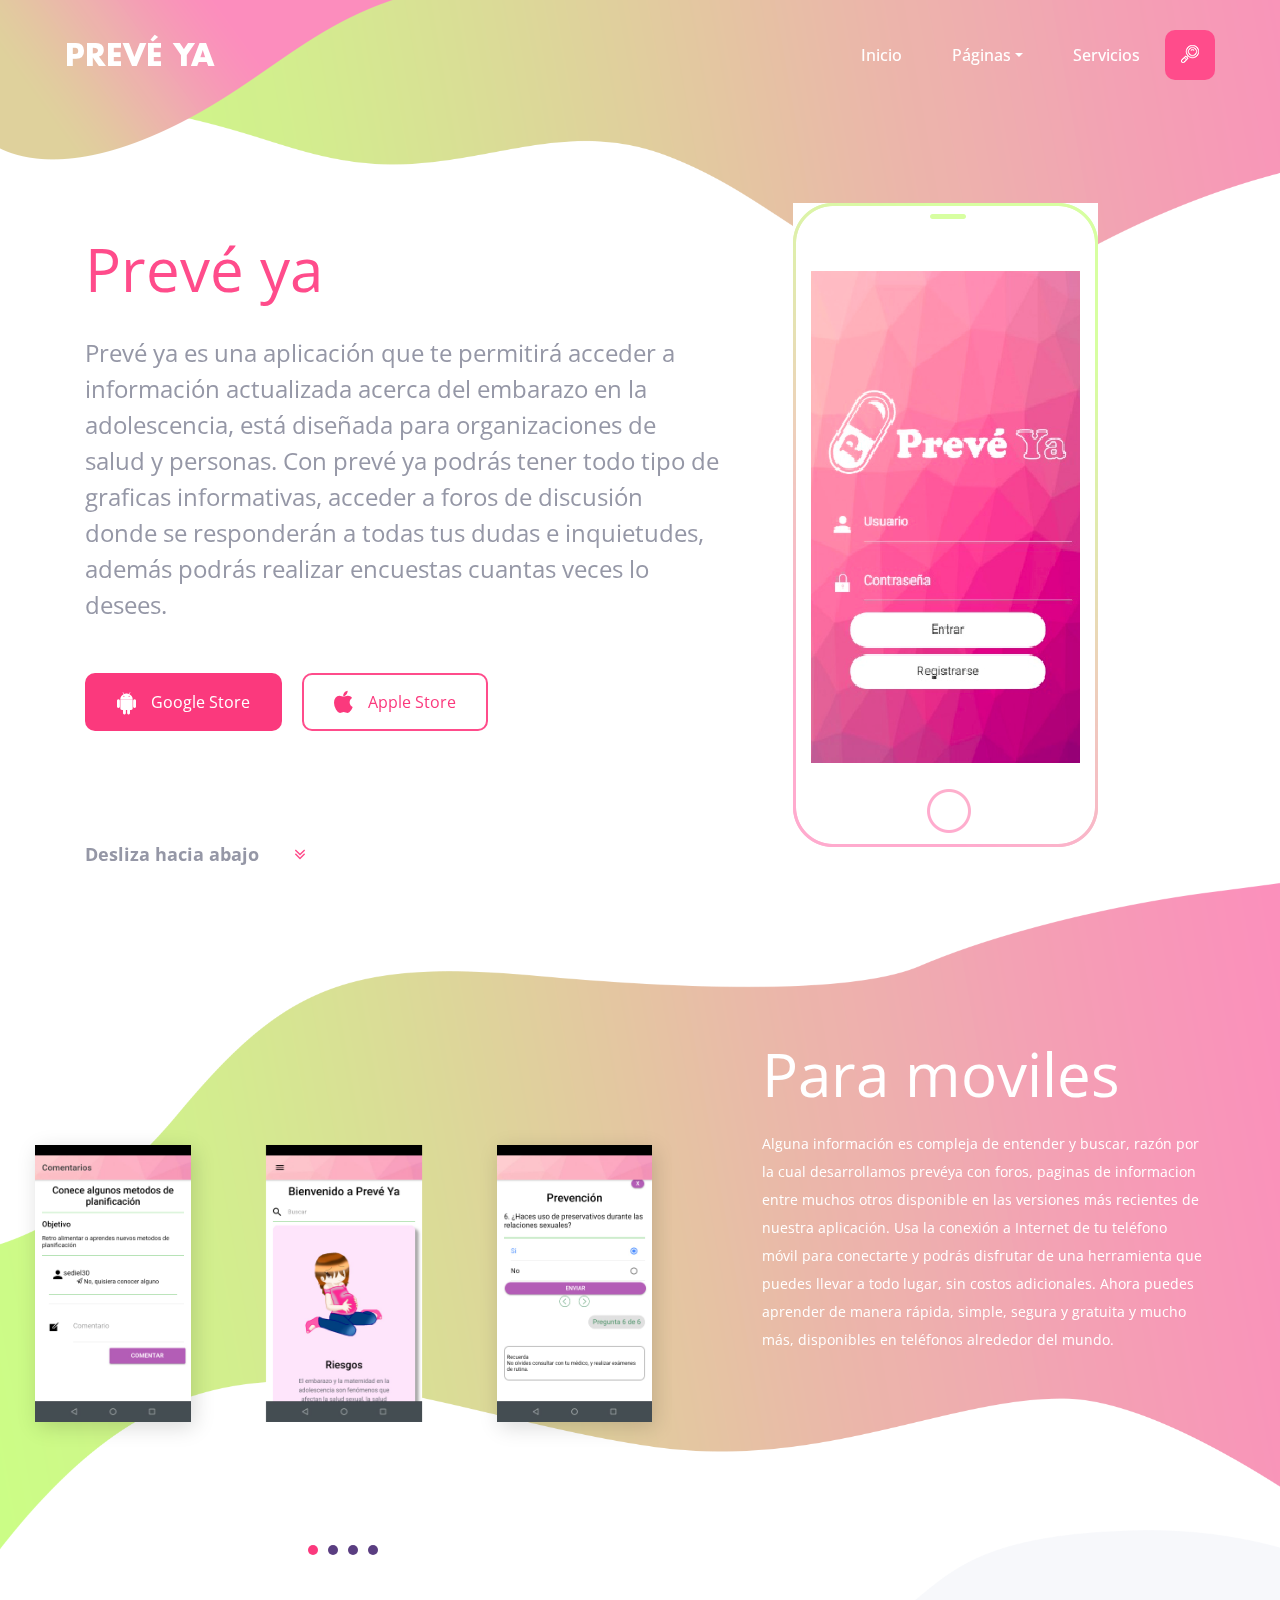
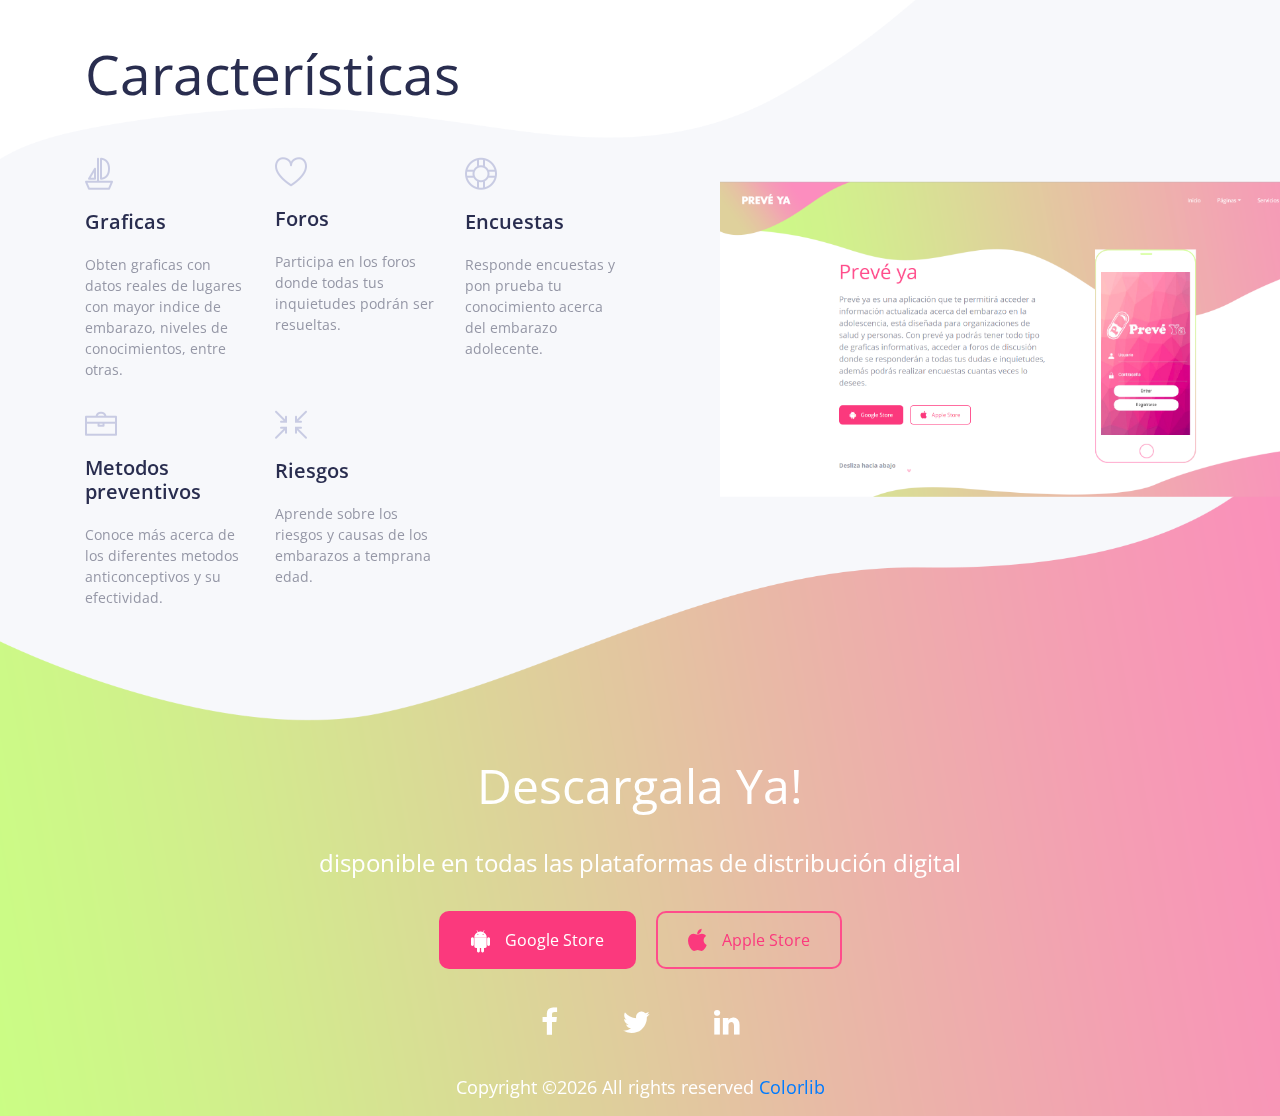
==== commit 63d0ca02: "update imeges" ====
--- a/public/index.html
+++ b/public/index.html
@@ -171,7 +171,7 @@
     <section class="app-features-area">
         <div class="container">
             <div class="row">
-                <div class="col-12 col-md-6">
+                <div class="col-md-6">
                     <div class="app-features-content">
                         <h2>Características</h2>
                         <div class="row">
@@ -223,7 +223,7 @@
         
         <!-- App Feature Thumb imagen login de app -->
         <div class="app-feature-side-thumb">
-            <img src="img/bg-img/feature-side.png" alt="">
+            <img src="img/bg-img/feature-side.PNG" alt="">
         </div>
     </section>
     <!-- ***** App Feature Area End ***** -->
